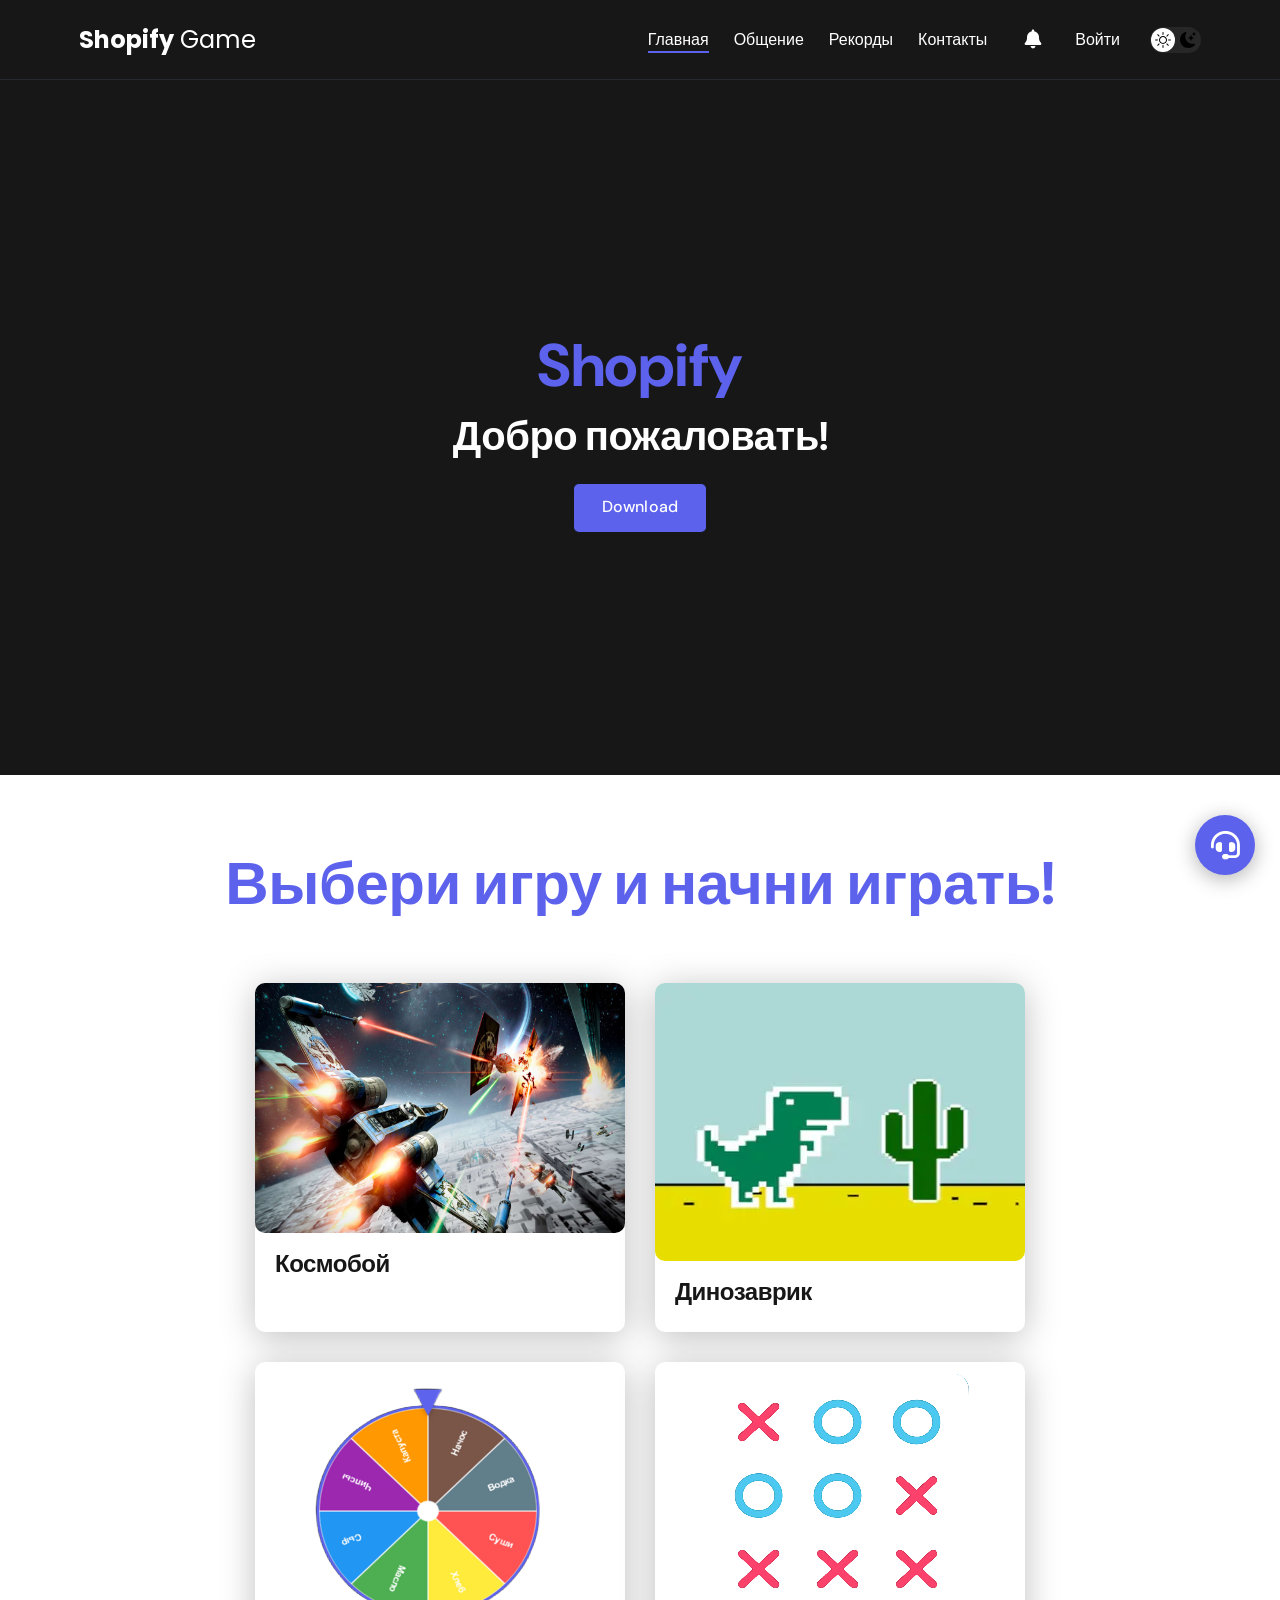
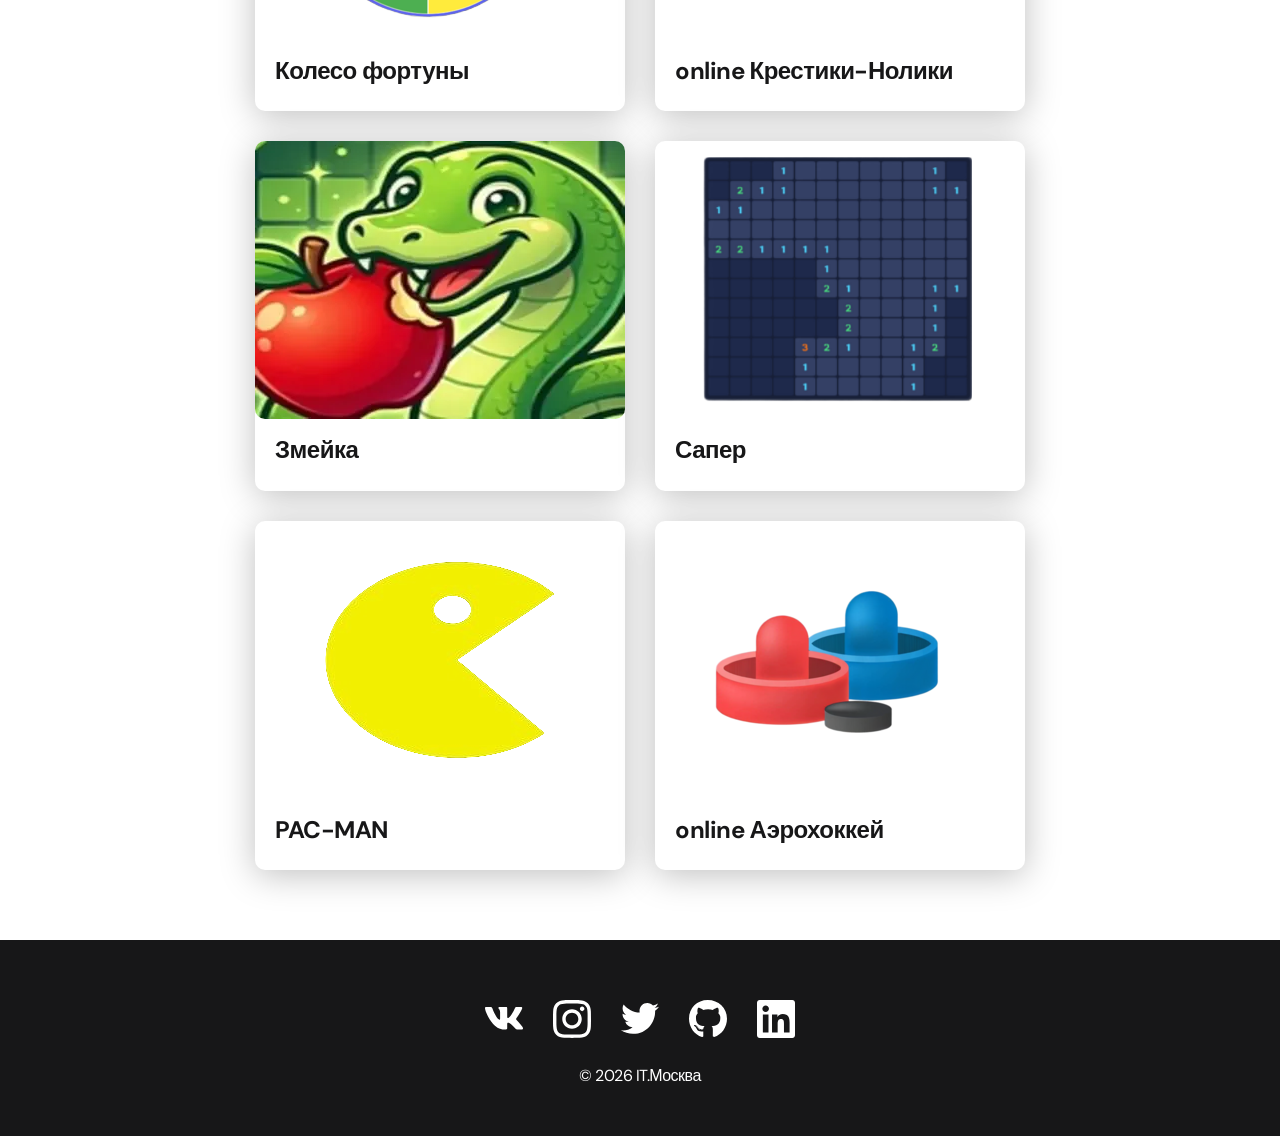
==== index.html @ d3e5a94b "Первый коммит: весь игровой сайт" ====
<!DOCTYPE html>
<html lang="en">
<head>
    <meta charset="UTF-8">
    <meta http-equiv="X-UA-Compatible" content="IE=edge">
    <meta name="viewport" content="width=device-width, initial-scale=1.0">
    <title>Shopify Game</title>
    <link rel="stylesheet" href="main.css">
    <link rel="stylesheet" href="https://cdnjs.cloudflare.com/ajax/libs/font-awesome/6.4.0/css/all.min.css">
    <style>
        .profile-container {
            max-width: 1200px;
            width: 95%;
            margin: 30px auto;
            padding: 20px;
        }
        .profile-card {
            background: var(--project-card-bg);
            border-radius: 30px;
            overflow: hidden;
            box-shadow: var(--box-shadow);
            margin-bottom: 30px;
        }
        .banner-area {
            position: relative;
            height: 220px;
            background: linear-gradient(135deg, #1e2a3a 0%, #0f1724 100%);
            overflow: hidden;
        }
        .banner-image {
            width: 100%;
            height: 100%;
            object-fit: cover;
        }
        .banner-edit-btn {
            position: absolute;
            bottom: 15px;
            right: 20px;
            background: rgba(0,0,0,0.6);
            backdrop-filter: blur(10px);
            color: white;
            border: none;
            padding: 8px 20px;
            border-radius: 30px;
            cursor: pointer;
            font-size: 0.85rem;
            z-index: 10;
            transition: background 0.2s;
        }
        .banner-edit-btn:hover {
            background: var(--accent);
        }
        .profile-info {
            display: flex;
            align-items: center;
            padding: 0 35px 25px 35px;
            position: relative;
            margin-top: -60px;
            gap: 30px;
            flex-wrap: wrap;
        }
        .avatar-large {
            width: 130px;
            height: 130px;
            border-radius: 50%;
            border: 4px solid var(--accent);
            background: var(--page-bg);
            object-fit: cover;
        }
        .avatar-edit-icon {
            position: absolute;
            bottom: 5px;
            left: 105px;
            background: var(--accent);
            color: white;
            width: 34px;
            height: 34px;
            border-radius: 50%;
            display: flex;
            align-items: center;
            justify-content: center;
            cursor: pointer;
            font-size: 0.85rem;
            border: none;
            transition: transform 0.2s;
        }
        .avatar-edit-icon:hover {
            transform: scale(1.1);
        }
        .user-info-details {
            flex: 1;
        }
        .user-name {
            font-size: 2.2rem;
            font-weight: 700;
            color: var(--text-color);
            margin-bottom: 8px;
        }
        .user-reg-date {
            color: var(--text-secondary);
            font-size: 0.95rem;
        }
        .stats-row {
            display: grid;
            grid-template-columns: repeat(2, 1fr);
            gap: 25px;
            margin-bottom: 35px;
        }
        .stat-box {
            background: rgba(30, 40, 70, 0.5);
            backdrop-filter: blur(10px);
            border-radius: 20px;
            padding: 25px;
            text-align: center;
            border: 1px solid rgba(255,255,255,0.1);
        }
        .stat-number {
            font-size: 2.5rem;
            font-weight: bold;
            color: var(--accent);
        }
        .stat-label {
            font-size: 0.9rem;
            color: var(--text-secondary);
            margin-top: 5px;
        }
        .stat-label-small {
            font-size: 0.8rem;
            color: var(--text-secondary);
            margin-bottom: 10px;
        }
        .favorite-game {
            font-size: 1.5rem;
            color: #ffd966;
        }
        .games-section {
            background: var(--project-card-bg);
            border-radius: 25px;
            padding: 30px;
            box-shadow: var(--box-shadow);
        }
        .section-header {
            font-size: 1.6rem;
            font-weight: 700;
            color: var(--text-color);
            margin-bottom: 25px;
            padding-bottom: 12px;
            border-bottom: 2px solid var(--accent);
        }
        .games-list {
            display: flex;
            flex-direction: column;
            gap: 15px;
        }
        .game-row {
            display: flex;
            align-items: center;
            gap: 20px;
            padding: 15px 20px;
            background: rgba(30, 40, 70, 0.3);
            border-radius: 18px;
            transition: all 0.2s;
        }
        .game-row:hover {
            background: rgba(30, 40, 70, 0.5);
        }
        .game-icon {
            width: 65px;
            height: 65px;
            border-radius: 12px;
            background: var(--accent);
            display: flex;
            align-items: center;
            justify-content: center;
            overflow: hidden;
        }
        .game-icon img {
            width: 100%;
            height: 100%;
            object-fit: cover;
        }
        .game-info-block {
            flex: 1;
        }
        .game-title {
            font-size: 1.25rem;
            font-weight: 600;
            color: var(--text-color);
        }
        .game-stats-row {
            display: flex;
            gap: 20px;
            font-size: 0.85rem;
            color: var(--text-secondary);
            margin-top: 5px;
            flex-wrap: wrap;
        }
        .game-stats-row span {
            background: rgba(0,0,0,0.3);
            padding: 4px 12px;
            border-radius: 20px;
        }
        .progress-bar-bg {
            height: 5px;
            background: rgba(255,255,255,0.1);
            border-radius: 4px;
            margin-top: 10px;
            width: 100%;
        }
        .progress-fill {
            height: 100%;
            background: var(--accent);
            border-radius: 4px;
            width: 0%;
        }
        .play-game-btn {
            background: var(--accent);
            color: white;
            border: none;
            padding: 8px 25px;
            border-radius: 30px;
            cursor: pointer;
            font-size: 0.85rem;
            transition: transform 0.2s;
        }
        .play-game-btn:hover {
            transform: translateY(-2px);
        }
        @media (max-width: 700px) {
            .profile-info {
                flex-direction: column;
                text-align: center;
                justify-content: center;
            }
            .stats-row {
                grid-template-columns: 1fr;
            }
            .game-row {
                flex-wrap: wrap;
            }
            .user-info-details {
                text-align: center;
            }
            .avatar-edit-icon {
                left: 50%;
                transform: translateX(-50%);
                margin-left: 50px;
            }
        }
        .success-message {
            text-align: center;
            color: #2ecc71;
            font-size: 0.9rem;
            margin-top: 15px;
            font-weight: 500;
            display: none;
        }
        .success-message.show {
            display: block;
        }
        .error-message {
            text-align: center;
            color: #e74c3c;
            font-size: 0.9rem;
            margin-top: 15px;
            font-weight: 500;
            display: none;
        }
        .error-message.show {
            display: block;
        }
        .settings-item {
            display: flex;
            flex-direction: column;
            justify-content: space-between;
        }
        .avatar-edit-icon i, .banner-edit-btn i {
            pointer-events: none;
        }
        .support-chat {
            position: fixed;
            bottom: 25px;
            right: 25px;
            z-index: 9999;
        }
        .chat-toggle {
            width: 60px;
            height: 60px;
            border-radius: 50%;
            background: var(--accent, #5C62EC);
            border: none;
            color: white;
            font-size: 1.8rem;
            cursor: pointer;
            box-shadow: 0 4px 20px rgba(0,0,0,0.3);
            transition: all 0.3s ease;
            display: flex;
            align-items: center;
            justify-content: center;
        }
        .chat-toggle:hover {
            transform: scale(1.1);
            box-shadow: 0 6px 25px rgba(0,0,0,0.4);
        }
        .chat-window {
            position: absolute;
            bottom: 75px;
            right: 0;
            width: 380px;
            height: 550px;
            background: var(--project-card-bg, #1e1e2e);
            border-radius: 20px;
            box-shadow: 0 10px 40px rgba(0,0,0,0.3);
            display: none;
            flex-direction: column;
            overflow: hidden;
            border: 1px solid var(--accent, #5C62EC);
            animation: slideUp 0.3s ease;
        }
        .chat-window.open {
            display: flex;
        }
        @keyframes slideUp {
            from { opacity: 0; transform: translateY(20px); }
            to { opacity: 1; transform: translateY(0); }
        }
        .chat-header {
            padding: 15px 18px;
            background: var(--accent, #5C62EC);
            color: white;
            display: flex;
            justify-content: space-between;
            align-items: center;
        }
        .chat-header h4 {
            margin: 0;
            font-size: 1rem;
            display: flex;
            align-items: center;
            gap: 8px;
        }
        .close-chat {
            background: none;
            border: none;
            color: white;
            cursor: pointer;
            font-size: 1.2rem;
        }
        .chat-categories {
            display: flex;
            gap: 8px;
            padding: 12px;
            border-bottom: 1px solid rgba(255,255,255,0.1);
            flex-wrap: wrap;
        }
        .chat-category {
            padding: 5px 12px;
            background: rgba(92, 98, 236, 0.2);
            border-radius: 20px;
            cursor: pointer;
            font-size: 0.75rem;
            transition: all 0.2s;
        }
        .chat-category.active {
            background: var(--accent, #5C62EC);
            color: white;
        }
        .ticket-header {
            padding: 8px 15px;
            background: rgba(92, 98, 236, 0.15);
            font-size: 0.75rem;
            display: flex;
            justify-content: space-between;
            border-bottom: 1px solid rgba(255,255,255,0.1);
        }
        .ticket-number {
            font-weight: bold;
            color: var(--accent);
        }
        .ticket-status {
            font-size: 0.7rem;
            padding: 2px 8px;
            border-radius: 12px;
        }
        .ticket-status.active {
            background: #2ecc71;
            color: white;
        }
        .ticket-status.closed {
            background: #e74c3c;
            color: white;
        }
        .chat-messages {
            flex: 1;
            overflow-y: auto;
            padding: 15px;
            display: flex;
            flex-direction: column;
            gap: 10px;
        }
        .message {
            max-width: 85%;
            padding: 8px 12px;
            border-radius: 15px;
            font-size: 0.85rem;
        }
        .message.user {
            align-self: flex-end;
            background: var(--accent, #5C62EC);
            color: white;
            border-bottom-right-radius: 5px;
        }
        .message.support {
            align-self: flex-start;
            background: rgba(92, 98, 236, 0.2);
            border-bottom-left-radius: 5px;
            color: var(--text-color);
        }
        .message-time {
            font-size: 0.6rem;
            margin-top: 3px;
            opacity: 0.7;
        }
        .chat-input-area {
            padding: 12px;
            border-top: 1px solid rgba(255,255,255,0.1);
            display: flex;
            gap: 10px;
        }
        .chat-input {
            flex: 1;
            padding: 8px 12px;
            border: none;
            border-radius: 25px;
            background: rgba(255,255,255,0.1);
            color: var(--text-color);
        }
        .chat-input:disabled {
            opacity: 0.5;
            cursor: not-allowed;
        }
        .chat-send {
            padding: 8px 15px;
            background: var(--accent, #5C62EC);
            border: none;
            border-radius: 25px;
            color: white;
            cursor: pointer;
        }
        .chat-send:disabled {
            opacity: 0.5;
            cursor: not-allowed;
        }
        .close-ticket-btn {
            background: rgba(231, 76, 60, 0.8);
            border: none;
            color: white;
            padding: 8px 12px;
            border-radius: 20px;
            cursor: pointer;
            font-size: 0.7rem;
            margin: 8px 12px;
        }
        .close-ticket-btn:hover {
            background: #e74c3c;
        }
        .unread-badge {
            position: absolute;
            top: -5px;
            right: -5px;
            background: #e74c3c;
            color: white;
            font-size: 0.7rem;
            padding: 2px 6px;
            border-radius: 20px;
            min-width: 18px;
            text-align: center;
        }
        
        .notifications-panel {
            position: relative;
            display: inline-block;
            margin-left: 5px;
        }
        .notifications-btn {
            background: none;
            border: none;
            color: white;
            font-size: 1.2rem;
            cursor: pointer;
            padding: 5px 8px;
            border-radius: 30px;
            transition: all 0.2s;
        }
        .notifications-btn:hover {
            background: rgba(92, 98, 236, 0.2);
        }
        .notifications-badge {
            position: absolute;
            top: -3px;
            right: -2px;
            background: #e74c3c;
            color: white;
            font-size: 0.65rem;
            padding: 2px 5px;
            border-radius: 20px;
            min-width: 16px;
            text-align: center;
        }
        .notifications-dropdown {
            position: absolute;
            top: 40px;
            right: 0;
            width: 320px;
            max-height: 400px;
            background: var(--project-card-bg);
            border-radius: 12px;
            box-shadow: 0 5px 20px rgba(0,0,0,0.3);
            z-index: 1000;
            display: none;
            overflow: hidden;
            border: 1px solid var(--accent);
        }
        .notifications-dropdown.show {
            display: block;
        }
        .notifications-header {
            padding: 10px 12px;
            border-bottom: 1px solid rgba(255,255,255,0.1);
            display: flex;
            justify-content: space-between;
            align-items: center;
        }
        .notifications-header h4 {
            margin: 0;
            color: var(--accent);
            font-size: 0.85rem;
        }
        .clear-all-btn {
            background: none;
            border: none;
            color: #e74c3c;
            cursor: pointer;
            font-size: 0.7rem;
            padding: 3px 8px;
            border-radius: 12px;
        }
        .clear-all-btn:hover {
            background: rgba(231, 76, 60, 0.2);
        }
        .notifications-list {
            max-height: 340px;
            overflow-y: auto;
        }
        .notification-item {
            padding: 10px 12px;
            border-bottom: 1px solid rgba(255,255,255,0.05);
            cursor: pointer;
        }
        .notification-item:hover {
            background: rgba(92, 98, 236, 0.1);
        }
        .notification-item.unread {
            background: rgba(92, 98, 236, 0.15);
        }
        .notification-title {
            font-weight: 600;
            font-size: 0.8rem;
            margin-bottom: 3px;
            color: var(--text-color);
        }
        .notification-text {
            font-size: 0.7rem;
            color: var(--text-secondary);
        }
        .notification-time {
            font-size: 0.6rem;
            color: var(--text-secondary);
            margin-top: 3px;
        }
        .empty-notifications {
            text-align: center;
            padding: 20px;
            color: var(--text-secondary);
            font-size: 0.75rem;
        }

        .social-container {
            max-width: 1200px;
            width: 95%;
            margin: 30px auto;
            padding: 20px;
            display: none;
        }
        .social-card {
            background: var(--project-card-bg);
            border-radius: 30px;
            overflow: hidden;
            box-shadow: var(--box-shadow);
            display: flex;
            height: 600px;
        }
        .chats-sidebar {
            width: 280px;
            background: rgba(0,0,0,0.2);
            border-right: 1px solid rgba(255,255,255,0.1);
            display: flex;
            flex-direction: column;
        }
        .chats-header {
            padding: 20px;
            border-bottom: 1px solid rgba(255,255,255,0.1);
        }
        .chats-header h3 {
            color: white;
            font-size: 1.2rem;
        }
        .chats-list {
            flex: 1;
            overflow-y: auto;
        }
        .chat-item {
            padding: 15px 20px;
            border-bottom: 1px solid rgba(255,255,255,0.05);
            cursor: pointer;
            transition: background 0.2s;
        }
        .chat-item:hover {
            background: rgba(92, 98, 236, 0.1);
        }
        .chat-item.active {
            background: rgba(92, 98, 236, 0.2);
            border-left: 3px solid var(--accent);
        }
        .chat-item-name {
            font-weight: 600;
            color: var(--text-color);
            margin-bottom: 5px;
        }
        .chat-item-last {
            font-size: 0.7rem;
            color: var(--text-secondary);
            white-space: nowrap;
            overflow: hidden;
            text-overflow: ellipsis;
        }
        .main-chat-area {
            flex: 1;
            display: flex;
            flex-direction: column;
            background: rgba(0,0,0,0.1);
        }
        .chat-area-header {
            padding: 15px 20px;
            border-bottom: 1px solid rgba(255,255,255,0.1);
            display: flex;
            justify-content: space-between;
            align-items: center;
        }
        .chat-area-header h3 {
            color: white;
            font-size: 1rem;
            margin: 0;
        }
        .close-chat-btn {
            background: rgba(231,76,60,0.2);
            border: none;
            color: #e74c3c;
            cursor: pointer;
            padding: 6px 12px;
            border-radius: 20px;
            font-size: 0.75rem;
            display: flex;
            align-items: center;
            gap: 5px;
        }
        .close-chat-btn:hover {
            background: #e74c3c;
            color: white;
        }
        .chat-area-messages {
            flex: 1;
            overflow-y: auto;
            padding: 20px;
            display: flex;
            flex-direction: column;
            gap: 16px;
        }

        /* ПРАВИЛЬНЫЕ СООБЩЕНИЯ */
        .chat-message {
            display: flex;
            gap: 12px;
            align-items: flex-start;
        }
        .chat-message.sent {
            flex-direction: row-reverse;
        }
        .message-avatar {
            width: 36px;
            height: 36px;
            border-radius: 50%;
            object-fit: cover;
            flex-shrink: 0;
            margin-top: 20px;
        }
        .message-wrapper {
            max-width: 65%;
            display: flex;
            flex-direction: column;
        }
        .message-sender {
            font-size: 0.7rem;
            font-weight: 600;
            margin-bottom: 4px;
            color: #9ca3af;
        }
        .chat-message.sent .message-sender {
            text-align: right;
        }
        .message-bubble {
            background: rgba(255,255,255,0.08);
            border-radius: 18px;
            padding: 8px 14px;
            word-wrap: break-word;
        }
        .chat-message.sent .message-bubble {
            background: var(--accent);
            color: white;
        }
        .chat-message.received .message-bubble {
            background: rgba(92, 98, 236, 0.2);
            color: var(--text-color);
        }
        .message-text {
            font-size: 0.85rem;
            line-height: 1.4;
        }
        .message-time {
            font-size: 0.55rem;
            margin-top: 5px;
            opacity: 0.6;
            text-align: right;
        }
        .chat-message-system {
            align-self: center;
            background: rgba(255,255,255,0.05);
            padding: 6px 16px;
            border-radius: 20px;
            font-size: 0.7rem;
            color: var(--text-secondary);
        }

        .chat-area-input {
            padding: 15px;
            border-top: 1px solid rgba(255,255,255,0.1);
            display: flex;
            gap: 10px;
        }
        .chat-area-input input {
            flex: 1;
            padding: 10px 15px;
            border-radius: 30px;
            border: 1px solid var(--accent);
            background: rgba(255,255,255,0.1);
            color: white;
        }
        .chat-area-input button {
            background: var(--accent);
            border: none;
            padding: 10px 20px;
            border-radius: 30px;
            color: white;
            cursor: pointer;
        }
        .friends-panel {
            flex: 1;
            display: flex;
            flex-direction: column;
        }
        .friends-header {
            padding: 20px;
            border-bottom: 1px solid rgba(255,255,255,0.1);
            display: flex;
            gap: 10px;
        }
        .friends-header input {
            flex: 1;
            padding: 10px 15px;
            border-radius: 30px;
            border: 1px solid var(--accent);
            background: rgba(255,255,255,0.1);
            color: white;
        }
        .friends-header button {
            background: var(--accent);
            border: none;
            padding: 10px 20px;
            border-radius: 30px;
            color: white;
            cursor: pointer;
        }
        .friends-list-area {
            flex: 1;
            overflow-y: auto;
            padding: 20px;
        }
        .empty-friends-center {
            display: flex;
            flex-direction: column;
            align-items: center;
            justify-content: center;
            height: 100%;
            min-height: 300px;
            text-align: center;
            color: var(--text-secondary);
        }
        .empty-friends-center i {
            font-size: 3rem;
            margin-bottom: 15px;
            opacity: 0.5;
        }
        .friends-grid {
            display: grid;
            grid-template-columns: repeat(auto-fill, minmax(100px, 1fr));
            gap: 15px;
        }
        .friend-card {
            background: rgba(255,255,255,0.05);
            border-radius: 15px;
            padding: 15px;
            text-align: center;
            cursor: pointer;
            transition: all 0.2s;
        }
        .friend-card:hover {
            background: rgba(92, 98, 236, 0.2);
            transform: translateY(-3px);
        }
        .friend-card-avatar {
            width: 60px;
            height: 60px;
            border-radius: 50%;
            background: var(--accent);
            display: flex;
            align-items: center;
            justify-content: center;
            margin: 0 auto 10px;
            font-size: 2rem;
        }
        .friend-card-name {
            font-size: 0.85rem;
            font-weight: 600;
            color: var(--text-color);
        }
        .search-results {
            margin: 10px 20px;
            max-height: 200px;
            overflow-y: auto;
            background: rgba(0,0,0,0.2);
            border-radius: 12px;
            display: none;
        }
        .search-result-item {
            display: flex;
            justify-content: space-between;
            align-items: center;
            padding: 10px 15px;
            border-bottom: 1px solid rgba(255,255,255,0.05);
        }
        .search-result-name {
            font-size: 0.85rem;
            color: var(--text-color);
        }
        .search-result-add {
            background: var(--accent);
            border: none;
            padding: 5px 12px;
            border-radius: 20px;
            color: white;
            cursor: pointer;
            font-size: 0.7rem;
        }
    </style>
</head>
<body>
    <nav class="nav">
        <div class="container">
            <div class="nav-row">
                <a href="index.html" class="logo"><strong>Shopify</strong> Game</a>
                <button class="dark-mode-btn">
                    <img src="img/icons/sun.svg" alt="Light mode" class="dark-mode-btn__icon">
                    <img src="img/icons/moon.svg" alt="Dark mode" class="dark-mode-btn__icon">
                </button>
                <ul class="nav-list" style="gap: 25px;">
                    <li class="nav-list__item"><a href="index.html" class="nav-list__link nav-list__link--active" id="mainPageLink">Главная</a></li>
                    <li class="nav-list__item"><a href="#" class="nav-list__link" id="socialPageLink">Общение</a></li>
                    <li class="nav-list__item"><a href="leaderboards.html" class="nav-list__link">Рекорды</a></li>
                    <li class="nav-list__item"><a href="contacts.html" class="nav-list__link">Контакты</a></li>
                    <li class="nav-list__item admin-only" id="adminLinkItem" style="display: none;"><a href="admin.html" class="nav-list__link">⚙️ Админка</a></li>
                    <li class="nav-list__item"><div id="user-info"></div></li>
                </ul>
            </div>
        </div>
    </nav>
    
    <script>
        (function addNotificationsPanel() {
            const navList = document.querySelector('.nav-list');
            if (!navList) return;
            
            const userInfoLi = document.querySelector('#user-info')?.parentElement;
            if (!userInfoLi) return;
            
            const notificationsLi = document.createElement('li');
            notificationsLi.className = 'nav-list__item';
            notificationsLi.style.margin = '0';
            notificationsLi.style.padding = '0';
            notificationsLi.innerHTML = `
                <div class="notifications-panel">
                    <button class="notifications-btn" id="notificationsBtn">
                        <i class="fas fa-bell"></i>
                        <span class="notifications-badge" id="notificationsBadge" style="display: none;">0</span>
                    </button>
                    <div class="notifications-dropdown" id="notificationsDropdown">
                        <div class="notifications-header">
                            <h4><i class="fas fa-bell"></i> Уведомления</h4>
                            <button class="clear-all-btn" id="clearAllNotificationsBtn">🗑️ Очистить все</button>
                        </div>
                        <div class="notifications-list" id="notificationsList">
                            <div class="empty-notifications">Нет уведомлений</div>
                        </div>
                    </div>
                </div>
            `;
            
            userInfoLi.before(notificationsLi);
        })();
    </script>
    
    <div class="profile-container" id="profileContainer" style="display: none;">
        <div class="profile-card">
            <div class="banner-area">
                <img id="profileBanner" class="banner-image" src="" onerror="this.style.display='none'">
                <button type="button" class="banner-edit-btn" id="openBannerBtn"><i class="fas fa-camera"></i> Сменить баннер</button>
            </div>
            <div class="profile-info">
                <div style="position: relative;">
                    <img id="profileAvatar" class="avatar-large" src="https://cdn-icons-png.flaticon.com/512/149/149071.png">
                    <button type="button" class="avatar-edit-icon" id="changeAvatarBtn"><i class="fas fa-paint-brush"></i></button>
                    <input type="file" id="avatarFileInput" accept="image/*" style="display:none">
                    <input type="file" id="bannerFileInput" accept="image/*" style="display:none">
                </div>
                <div class="user-info-details">
                    <div class="user-name" id="profileUserName">Rick</div>
                    <div class="user-reg-date" id="profileRegDate">Дата регистрации: загрузка...</div>
                </div>
            </div>
        </div>
        <div class="stats-row">
            <div class="stat-box">
                <div class="stat-label-small">Ваша любимая игра</div>
                <div class="stat-number favorite-game" id="favoriteGameName">--</div>
            </div>
            <div class="stat-box">
                <div class="stat-number" id="totalHoursCount">0</div>
                <div class="stat-label">Общее время в играх в часах</div>
            </div>
        </div>
        <div class="games-section">
            <div class="section-header"><i class="fas fa-chart-simple"></i> Ваша активность</div>
            <div class="games-list" id="gamesListContainer"></div>
        </div>
    </div>

    <div class="social-container" id="socialContainer">
        <div class="social-card">
            <div class="chats-sidebar">
                <div class="chats-header">
                    <h3><i class="fas fa-comments"></i> Чаты</h3>
                </div>
                <div class="chats-list" id="chatsList"></div>
            </div>
            <div class="main-chat-area" id="mainChatArea" style="display: none;">
                <div class="chat-area-header">
                    <h3 id="currentChatTitle"><i class="fas fa-globe"></i> Глобальный чат</h3>
                    <button class="close-chat-btn" id="closeChatAreaBtn"><i class="fas fa-times"></i> Закрыть</button>
                </div>
                <div class="chat-area-messages" id="chatAreaMessages">
                    <div class="chat-message-system">Выберите чат из списка слева</div>
                </div>
                <div class="chat-area-input">
                    <input type="text" id="chatAreaInput" placeholder="Сообщение...">
                    <button id="chatAreaSendBtn">Отправить</button>
                </div>
            </div>
            <div class="friends-panel" id="friendsPanel">
                <div class="friends-header">
                    <input type="text" id="searchFriendInput" placeholder="Поиск по имени...">
                    <button id="searchBtn"><i class="fas fa-search"></i> Поиск</button>
                </div>
                <div class="search-results" id="searchResults"></div>
                <div class="friends-list-area" id="friendsListArea">
                    <div class="empty-friends-center">
                        <i class="fas fa-user-friends"></i>
                        <p>👥 У вас пока нет друзей</p>
                        <small>Добавьте друга через поиск выше</small>
                    </div>
                </div>
            </div>
        </div>
    </div>

    <div class="settings-modal" id="settings-modal">
        <div class="settings-box">
            <h2>Настройки аккаунта</h2>
            <div class="settings-list">
                <div class="settings-item"><p class="settings-label">Ваше имя</p><h3 class="settings-value" id="settings-name">Rick</h3><input type="text" id="new-name" class="settings-input" placeholder="Сменить ник"></div>
                <div class="settings-item"><p class="settings-label">Ваша почта</p><h3 class="settings-value" id="settings-email">example@gmail.com</h3><input type="email" id="new-email" class="settings-input" placeholder="Сменить почту"></div>
                <div class="settings-item password-block"><p class="settings-label">Новый пароль</p><input type="password" id="new-password" class="settings-input" placeholder="Введите новый пароль"></div>
                <div class="settings-item twofa-item"><p class="settings-label">Двухфакторная аутентификация</p><div id="twofaStatus" class="settings-value">Загрузка...</div><button id="twofaSetupBtn" class="settings-input" style="background: var(--accent); color: white; margin-top: 10px; cursor: pointer;">Настроить 2FA</button></div>
                <div class="settings-item delete-account-item"><p class="settings-label">Удаление аккаунта</p><button id="deleteAccountBtn" class="settings-input" style="background: #e74c3c; color: white; margin-top: 10px; cursor: pointer;">Удалить аккаунт</button></div>
            </div>
            <button class="btn settings-save" id="saveSettingsBtn">Сохранить изменения</button><div id="successMessage" class="success-message">✅ Успешно!</div></div>
        </div>
    <div id="confirmDeleteModal" class="settings-modal" style="display: none;">
        <div class="settings-box" style="max-width: 400px;">
            <h2 style="color: #ffffff;">⚠️ Удаление аккаунта</h2>
            <p style="margin: 20px 0; text-align: center;">Вы уверены, что хотите удалить свой аккаунт?<br>Все ваши данные будут удалены.</p>
            <div style="display: flex; gap: 15px; justify-content: center;">
                <button id="confirmDeleteYes" class="btn" style="background: #e74c3c; color: white;">Удалить</button>
                <button id="confirmDeleteNo" class="btn" style="background: gray; color: white;">Отмена</button>
            </div>
        </div>
    </div>
    <div id="banModal" class="settings-modal" style="display: none;">
        <div class="settings-box" style="max-width: 400px; text-align: center;">
            <i class="fas fa-ban" style="font-size: 48px; color: #e74c3c; margin-bottom: 20px;"></i>
            <h2 style="color: #e74c3c;">Аккаунт заблокирован</h2>
            <p style="margin: 20px 0;">Ваш аккаунт был заблокирован администратором</p>
            <button id="banLogoutBtn" class="btn" style="background: var(--accent);">Выйти</button>
        </div>
    </div>
    <div id="twofaModal" class="settings-modal" style="display: none;">
        <div class="settings-box" style="max-width: 450px;">
            <h2>🔐 Настройка 2FA</h2>
            <div id="twofaContent">
                <p>Отсканируйте QR-код в приложении (Google Authenticator, Authy и др.)</p>
                <div id="qrCodeContainer" style="text-align: center; margin: 20px 0;"></div>
                <p>Или введите код вручную:</p>
                <input type="text" id="twofaSecret" class="settings-input" readonly style="text-align: center; font-family: monospace;">
                <p style="margin-top: 15px;">Введите код из приложения:</p>
                <input type="text" id="twofaToken" class="settings-input" placeholder="6-значный код">
                <div id="twofaVerifyMessage" class="success-message" style="margin-top: 10px;"></div>
                <button id="twofaVerifyBtn" class="btn settings-save" style="margin-top: 15px;">Подтвердить и включить</button>
            </div>
            <div id="twofaDisableContent" style="display: none;">
                <p>Введите код из приложения для отключения 2FA:</p>
                <input type="text" id="twofaDisableToken" class="settings-input" placeholder="6-значный код">
                <div id="twofaDisableMessage" class="success-message" style="margin-top: 10px;"></div>
                <button id="twofaDisableBtn" class="btn settings-save" style="margin-top: 15px; background: #e74c3c;">Отключить 2FA</button>
            </div>
            <button class="btn" style="margin-top: 15px; background: gray;" onclick="closeTwofaModal()">Закрыть</button>
        </div>
    </div>
    <header class="header">
        <div class="header__wrapper">
            <h1 class="header__title"><strong><em>Shopify</em></strong><br>Добро пожаловать!</h1>
            <a href="img/SteamSetup.exe" download class="btn">Download</a>
        </div>
    </header>
    <main class="section">
        <div class="container">
            <h2 class="title-1">Выбери игру и начни играть!</h2>
            <ul class="projects">
                <li class="project"><a href="space-battle.html"><img src="img/projects/space-battle.png" alt="Project img" class="project__img"><h3 class="project__title">Космобой</h3></a></li>
                <li class="project"><a href="dino.html"><img src="img/projects/dino.png" alt="Динозаврик" class="project__img"><h3 class="project__title">Динозаврик</h3></a></li>
                <li class="project"><a href="ruletka.html"><img src="img/projects/01.jpg" alt="Колесо фортуны" class="project__img"><h3 class="project__title">Колесо фортуны</h3></a></li>
                <li class="project"><a href="krestikinoliki.html"><img src="img/projects/02.jpg" alt="Крестики-Нолики" class="project__img"><h3 class="project__title">online Крестики-Нолики</h3></a></li>
                <li class="project"><a href="snake.html"><img src="img/projects/snake.png" alt="Змейка" class="project__img"><h3 class="project__title">Змейка</h3></a></li>
                <li class="project"><a href="saper.html"><img src="img/projects/05.jpg" alt="Сапер" class="project__img"><h3 class="project__title">Сапер</h3></a></li>
                <li class="project"><a href="pacman.html"><img src="img/projects/03.png" alt="Пакмэн" class="project__img"><h3 class="project__title">PAC-MAN</h3></a></li>
                <li class="project"><a href="airhockey.html"><img src="img/projects/04.png" alt="Аэро-хоккей" class="project__img"><h3 class="project__title">online Аэрохоккей</h3></a></li>
            </ul>
        </div>
    </main>
    <footer class="footer">
        <div class="container">
            <div class="footer__wrapper">
                <ul class="social">
                    <li class="social__item"><a href="#!"><img src="img/icons/vk.svg" alt="Link"></a></li>
                    <li class="social__item"><a href="#!"><img src="img/icons/instagram.svg" alt="Link"></a></li>
                    <li class="social__item"><a href="#!"><img src="img/icons/twitter.svg" alt="Link"></a></li>
                    <li class="social__item"><a href="#!"><img src="img/icons/gitHub.svg" alt="Link"></a></li>
                    <li class="social__item"><a href="#!"><img src="img/icons/linkedIn.svg" alt="Link"></a></li>
                </ul>
                <div class="copyright"><p>© 2026 IT.Москва</p></div>
            </div>
        </div>
    </footer>

    <div class="support-chat">
        <button class="chat-toggle" id="chatToggle">
            <i class="fas fa-headset"></i>
            <span class="unread-badge" id="unreadBadge" style="display: none;">0</span>
        </button>
        <div class="chat-window" id="chatWindow">
            <div class="chat-header">
                <h4><i class="fas fa-headset"></i> Поддержка Shopify Game</h4>
                <button class="close-chat" id="closeChatBtn"><i class="fas fa-times"></i></button>
            </div>
            <div class="chat-categories" id="chatCategories">
                <div class="chat-category active" data-category="general">💬 Общий вопрос</div>
                <div class="chat-category" data-category="technical">🔧 Техническая проблема</div>
                <div class="chat-category" data-category="account">👤 Аккаунт</div>
                <div class="chat-category" data-category="payment">💰 Оплата</div>
                <div class="chat-category" data-category="other">❓ Другое</div>
            </div>
            <div class="ticket-header">
                <span class="ticket-number" id="ticketNumber">Тикет #1</span>
                <span class="ticket-status active" id="ticketStatus">🟢 Активен</span>
            </div>
            <div class="chat-messages" id="chatMessages">
                <div class="message support">
                    👋 Здравствуйте! Чем я могу вам помочь?
                    <div class="message-time">Только что</div>
                </div>
            </div>
            <div class="chat-input-area">
                <input type="text" class="chat-input" id="chatInput" placeholder="Введите сообщение..." maxlength="500">
                <button class="chat-send" id="chatSendBtn"><i class="fas fa-paper-plane"></i></button>
            </div>
            <button class="close-ticket-btn" id="closeTicketBtn">🔒 Закрыть обращение</button>
        </div>
    </div>

<script src="./js/main-obf.js"></script>
<script>
    let currentUser = null;
    let profileUser = null;
    let isProfileVisible = false;
    let twofaSecret = null;
    let friends = [];
    let chats = {
        'general': []
    };
    let currentOpenChat = null;
    let allUsers = ['Rick', 'Алексей', 'Мария', 'Дмитрий', 'Анна', 'Иван', 'Екатерина', 'Сергей', 'Ольга', 'Максим', 'Владимир', 'Наталья'];

    let notifications = [];
    
    function addNotification(title, text, type = 'info') {
        const notification = {
            id: Date.now(),
            title: title,
            text: text,
            type: type,
            time: new Date().toLocaleTimeString([], { hour: '2-digit', minute: '2-digit' }),
            date: new Date().toLocaleDateString(),
            read: false,
            timestamp: Date.now()
        };
        notifications.unshift(notification);
        if (notifications.length > 50) notifications.pop();
        localStorage.setItem('userNotifications', JSON.stringify(notifications));
        updateNotificationsUI();
        if (Notification.permission === 'granted') {
            new Notification(title, { body: text });
        }
    }
    
    function updateNotificationsUI() {
        const badge = document.getElementById('notificationsBadge');
        const list = document.getElementById('notificationsList');
        if (!list) return;
        
        const unreadCount = notifications.filter(n => !n.read).length;
        if (badge) {
            if (unreadCount > 0) {
                badge.textContent = unreadCount;
                badge.style.display = 'inline-block';
            } else {
                badge.style.display = 'none';
            }
        }
        
        if (notifications.length === 0) {
            list.innerHTML = '<div class="empty-notifications">🔔 Нет уведомлений</div>';
            return;
        }
        
        list.innerHTML = notifications.map(n => `
            <div class="notification-item ${!n.read ? 'unread' : ''}" data-id="${n.id}" onclick="markNotificationRead(${n.id})">
                <div class="notification-title">${escapeHtml(n.title)}</div>
                <div class="notification-text">${escapeHtml(n.text)}</div>
                <div class="notification-time">${n.date} ${n.time}</div>
            </div>
        `).join('');
    }
    
    function markNotificationRead(id) {
        const notif = notifications.find(n => n.id === id);
        if (notif) notif.read = true;
        localStorage.setItem('userNotifications', JSON.stringify(notifications));
        updateNotificationsUI();
    }
    
    function clearAllNotifications() {
        notifications = [];
        localStorage.setItem('userNotifications', JSON.stringify(notifications));
        updateNotificationsUI();
    }
    
    window.markNotificationRead = markNotificationRead;
    window.clearAllNotifications = clearAllNotifications;

    function loadFriendsAndChats() {
        const savedFriends = localStorage.getItem(`friends_${currentUser?.name}`);
        if (savedFriends) {
            friends = JSON.parse(savedFriends);
        } else {
            friends = [];
        }
        
        const savedChats = localStorage.getItem(`chats_${currentUser?.name}`);
        if (savedChats) {
            chats = JSON.parse(savedChats);
        } else {
            chats = {
                'general': [
                    { id: 1, from: 'Система', text: '👋 Добро пожаловать в общий чат! Общайтесь с другими игроками.', time: new Date().toLocaleTimeString(), date: new Date().toLocaleDateString() }
                ]
            };
        }
        
        updateFriendsList();
        updateChatsList();
    }

    function saveFriendsAndChats() {
        if (currentUser) {
            localStorage.setItem(`friends_${currentUser.name}`, JSON.stringify(friends));
            localStorage.setItem(`chats_${currentUser.name}`, JSON.stringify(chats));
        }
    }

    function addFriend(friendName) {
        if (!currentUser) return false;
        if (friendName === currentUser.name) {
            addNotification('❌', 'Нельзя добавить самого себя');
            return false;
        }
        if (friends.includes(friendName)) {
            addNotification('❌', `${friendName} уже в друзьях`);
            return false;
        }
        if (!allUsers.includes(friendName) && friendName !== 'Rick') {
            addNotification('❌', `Игрок ${friendName} не найден`);
            return false;
        }
        
        friends.push(friendName);
        if (!chats[friendName]) {
            chats[friendName] = [];
        }
        saveFriendsAndChats();
        updateFriendsList();
        updateChatsList();
        
        addNotification('👥 Новый друг', `${friendName} теперь в вашем списке друзей!`);
        return true;
    }

    function removeFriend(friendName) {
        friends = friends.filter(f => f !== friendName);
        saveFriendsAndChats();
        updateFriendsList();
        updateChatsList();
        if (currentOpenChat === friendName) {
            closeCurrentChat();
        }
        addNotification('👤 Друг удалён', `${friendName} удалён из друзей`);
    }

    function searchUsers() {
        const searchInput = document.getElementById('searchFriendInput');
        const query = searchInput.value.trim().toLowerCase();
        const resultsDiv = document.getElementById('searchResults');
        
        if (!query) {
            resultsDiv.style.display = 'none';
            resultsDiv.innerHTML = '';
            return;
        }
        
        const foundUsers = allUsers.filter(u => 
            u.toLowerCase().includes(query) && 
            u !== currentUser?.name && 
            !friends.includes(u)
        );
        
        if (foundUsers.length === 0) {
            resultsDiv.style.display = 'block';
            resultsDiv.innerHTML = '<div style="padding:10px;text-align:center;color:#6c86a3;">😕 Ничего не найдено</div>';
            return;
        }
        
        resultsDiv.style.display = 'block';
        resultsDiv.innerHTML = foundUsers.map(user => `
            <div class="search-result-item">
                <span class="search-result-name"><i class="fas fa-user"></i> ${escapeHtml(user)}</span>
                <button class="search-result-add" onclick="addFriend('${escapeHtml(user)}')">➕ Добавить</button>
            </div>
        `).join('');
    }

    function updateFriendsList() {
        const friendsListArea = document.getElementById('friendsListArea');
        if (!friendsListArea) return;
        
        if (friends.length === 0) {
            friendsListArea.innerHTML = `
                <div class="empty-friends-center">
                    <i class="fas fa-user-friends"></i>
                    <p>👥 У вас пока нет друзей</p>
                    <small>Добавьте друга через поиск выше</small>
                </div>
            `;
            return;
        }
        
        friendsListArea.innerHTML = `
            <div class="friends-grid">
                ${friends.map(friend => `
                    <div class="friend-card" onclick="openChat('${escapeHtml(friend)}')">
                        <div class="friend-card-avatar">
                            <i class="fas fa-user-circle"></i>
                        </div>
                        <div class="friend-card-name">${escapeHtml(friend)}</div>
                    </div>
                `).join('')}
            </div>
        `;
    }

    function updateChatsList() {
        const chatsList = document.getElementById('chatsList');
        if (!chatsList) return;
        
        let chatItems = [{ name: 'Глобальный чат', id: 'general' }, ...friends.map(f => ({ name: f, id: f }))];
        
        chatsList.innerHTML = chatItems.map(chat => {
            let lastMsg = '';
            const messages = chats[chat.id] || [];
            if (messages.length > 0) {
                lastMsg = messages[messages.length - 1].text.substring(0, 40);
            } else {
                lastMsg = 'Нет сообщений';
            }
            const isActive = currentOpenChat === chat.id;
            return `
                <div class="chat-item ${isActive ? 'active' : ''}" onclick="openChat('${escapeHtml(chat.id)}')">
                    <div class="chat-item-name"><i class="fas ${chat.id === 'general' ? 'fa-globe' : 'fa-user'}"></i> ${escapeHtml(chat.name)}</div>
                    <div class="chat-item-last">${escapeHtml(lastMsg)}</div>
                </div>
            `;
        }).join('');
    }

    function getUserAvatar(username) {
        if (username === currentUser?.name && currentUser?.avatar) {
            return currentUser.avatar;
        }
        const savedUser = localStorage.getItem(`user_avatar_${username}`);
        if (savedUser) return savedUser;
        return "https://cdn-icons-png.flaticon.com/512/149/149071.png";
    }

    function openChat(chatId) {
        if (!currentUser) {
            addNotification('Ошибка', 'Войдите в аккаунт');
            return;
        }
        
        currentOpenChat = chatId;
        updateChatsList();
        
        const mainChatArea = document.getElementById('mainChatArea');
        const friendsPanel = document.getElementById('friendsPanel');
        const currentChatTitle = document.getElementById('currentChatTitle');
        
        mainChatArea.style.display = 'flex';
        friendsPanel.style.display = 'none';
        
        let chatName = chatId === 'general' ? 'Глобальный чат' : chatId;
        currentChatTitle.innerHTML = `<i class="fas ${chatId === 'general' ? 'fa-globe' : 'fa-user'}"></i> ${escapeHtml(chatName)}`;
        
        if (!chats[chatId]) {
            chats[chatId] = [];
        }
        
        renderChatMessages(chatId);
        
        const input = document.getElementById('chatAreaInput');
        if (input) {
            input.focus();
        }
    }

    function renderChatMessages(chatId) {
        const container = document.getElementById('chatAreaMessages');
        if (!container) return;
        
        const messages = chats[chatId] || [];
        if (messages.length === 0) {
            container.innerHTML = '<div class="chat-message-system">💬 Напишите первое сообщение</div>';
            return;
        }
        
        container.innerHTML = messages.map(msg => {
            if (msg.from === 'Система') {
                return `<div class="chat-message-system">📢 ${escapeHtml(msg.text)} <span class="message-time">${msg.time} ${msg.date || ''}</span></div>`;
            }
            const isSent = msg.from === currentUser?.name;
            const avatarUrl = getUserAvatar(msg.from);
            return `
                <div class="chat-message ${isSent ? 'sent' : 'received'}">
                    <img class="message-avatar" src="${avatarUrl}" onerror="this.src='https://cdn-icons-png.flaticon.com/512/149/149071.png'">
                    <div class="message-content">
                        <div class="message-sender">${escapeHtml(msg.from)}</div>
                        <div class="message-bubble">
                            <div class="message-text">${escapeHtml(msg.text)}</div>
                        </div>
                        <div class="message-time">${msg.time}</div>
                    </div>
                </div>
            `;
        }).join('');
        container.scrollTop = container.scrollHeight;
    }

    function sendMessageToChat() {
        const input = document.getElementById('chatAreaInput');
        const text = input?.value.trim();
        if (!text || !currentOpenChat) return;
        
        const now = new Date();
        const message = {
            id: Date.now(),
            from: currentUser?.name,
            text: text,
            time: now.toLocaleTimeString([], { hour: '2-digit', minute: '2-digit' }),
            date: now.toLocaleDateString()
        };
        
        if (!chats[currentOpenChat]) {
            chats[currentOpenChat] = [];
        }
        chats[currentOpenChat].push(message);
        saveFriendsAndChats();
        
        renderChatMessages(currentOpenChat);
        updateChatsList();
        input.value = '';
        
        if (currentOpenChat !== 'general') {
            setTimeout(() => {
                const replyMessage = {
                    id: Date.now() + 1,
                    from: currentOpenChat,
                    text: `✅ "${text.substring(0, 50)}"`,
                    time: new Date().toLocaleTimeString([], { hour: '2-digit', minute: '2-digit' }),
                    date: new Date().toLocaleDateString()
                };
                if (chats[currentOpenChat]) {
                    chats[currentOpenChat].push(replyMessage);
                    saveFriendsAndChats();
                    renderChatMessages(currentOpenChat);
                    updateChatsList();
                    addNotification(`💬 Сообщение от ${currentOpenChat}`, replyMessage.text);
                }
            }, 500);
        }
    }

    function closeCurrentChat() {
        currentOpenChat = null;
        
        const mainChatArea = document.getElementById('mainChatArea');
        const friendsPanel = document.getElementById('friendsPanel');
        
        mainChatArea.style.display = 'none';
        friendsPanel.style.display = 'flex';
        
        updateChatsList();
    }

    function escapeHtml(str) {
        if (!str) return '';
        return str.replace(/[&<>]/g, function(m) {
            if (m === '&') return '&amp;';
            if (m === '<') return '&lt;';
            if (m === '>') return '&gt;';
            return m;
        });
    }

    let currentTicketId = 1;
    let ticketMessages = [];
    let currentCategory = 'general';
    let unreadCount = 0;
    let isTicketActive = true;
    let currentTicketLoaded = false;

    function getNextTicketNumber() {
        let nextNum = parseInt(localStorage.getItem('nextTicketNumber') || '1');
        localStorage.setItem('nextTicketNumber', nextNum + 1);
        return nextNum;
    }

    function loadLastTicket() {
        const allTickets = JSON.parse(localStorage.getItem('ticketHistory') || '[]');
        if (allTickets.length > 0) {
            const lastTicket = allTickets[allTickets.length - 1];
            if (!lastTicket.closedAt) {
                currentTicketId = lastTicket.id;
                ticketMessages = lastTicket.messages || [];
                currentCategory = lastTicket.category || 'general';
                isTicketActive = true;
                currentTicketLoaded = true;
                updateUIForActiveTicket();
                renderTicketMessages();
                return true;
            }
        }
        return false;
    }

    function updateUIForActiveTicket() {
        document.getElementById('ticketNumber').textContent = `Тикет #${currentTicketId}`;
        document.getElementById('ticketStatus').textContent = '🟢 Активен';
        document.getElementById('ticketStatus').className = 'ticket-status active';
        document.getElementById('chatInput').disabled = false;
        document.getElementById('chatSendBtn').disabled = false;
        document.getElementById('closeTicketBtn').textContent = '🔒 Закрыть обращение';
        document.getElementById('closeTicketBtn').style.background = 'rgba(231, 76, 60, 0.8)';
    }

    function saveTicketToHistory() {
        const allTickets = JSON.parse(localStorage.getItem('ticketHistory') || '[]');
        const existingIndex = allTickets.findIndex(t => t.id === currentTicketId);
        const ticketData = {
            id: currentTicketId,
            userName: currentUser?.name || 'Гость',
            userEmail: currentUser?.email || 'unknown',
            category: currentCategory,
            messages: [...ticketMessages],
            closedAt: isTicketActive ? null : new Date().toISOString(),
            createdAt: new Date().toISOString()
        };
        if (existingIndex >= 0) {
            allTickets[existingIndex] = ticketData;
        } else {
            allTickets.push(ticketData);
        }
        localStorage.setItem('ticketHistory', JSON.stringify(allTickets));
    }

    function addTicketMessage(text, isUser = false, isSystem = false) {
        const message = {
            id: Date.now(),
            text: text.trim(),
            isUser: isUser,
            isSystem: isSystem,
            time: new Date().toLocaleTimeString([], { hour: '2-digit', minute: '2-digit' })
        };
        ticketMessages.push(message);
        renderTicketMessages();
        saveTicketToHistory();
        if (!isUser && !isSystem && !document.getElementById('chatWindow').classList.contains('open')) {
            unreadCount++;
            updateUnreadBadge();
        }
    }

    function renderTicketMessages() {
        const container = document.getElementById('chatMessages');
        if (!container) return;
        if (ticketMessages.length === 0) {
            container.innerHTML = `<div class="message support">👋 Здравствуйте! Чем я могу вам помочь?<div class="message-time">Только что</div></div>`;
            return;
        }
        container.innerHTML = ticketMessages.map(msg => `
            <div class="message ${msg.isUser ? 'user' : 'support'}">
                ${msg.isUser ? (currentUser?.name || 'Пользователь') + ': ' : (msg.isSystem ? '📢 Система: ' : '🎮 Поддержка: ')}${escapeHtml(msg.text)}
                <div class="message-time">${msg.time}</div>
            </div>
        `).join('');
        container.scrollTop = container.scrollHeight;
    }

    function createNewTicket() {
        if (ticketMessages.length > 0 && isTicketActive === false) {
            saveTicketToHistory();
        }
        currentTicketId = getNextTicketNumber();
        ticketMessages = [];
        isTicketActive = true;
        currentTicketLoaded = true;
        addTicketMessage('👋 Здравствуйте! Чем я могу вам помочь?', false, true);
        document.getElementById('ticketNumber').textContent = `Тикет #${currentTicketId}`;
        document.getElementById('ticketStatus').textContent = '🟢 Активен';
        document.getElementById('ticketStatus').className = 'ticket-status active';
        document.getElementById('chatInput').disabled = false;
        document.getElementById('chatSendBtn').disabled = false;
        document.getElementById('closeTicketBtn').textContent = '🔒 Закрыть обращение';
        document.getElementById('closeTicketBtn').style.background = 'rgba(231, 76, 60, 0.8)';
    }

    function closeCurrentTicket() {
        if (!isTicketActive) return;
        isTicketActive = false;
        addTicketMessage(`Тикет #${currentTicketId} закрыт. Спасибо за обращение!`, false, true);
        document.getElementById('chatInput').disabled = true;
        document.getElementById('chatSendBtn').disabled = true;
        document.getElementById('closeTicketBtn').textContent = '➕ Создать новое обращение';
        document.getElementById('closeTicketBtn').style.background = 'var(--accent)';
        document.getElementById('ticketStatus').textContent = '🔴 Закрыт';
        document.getElementById('ticketStatus').className = 'ticket-status closed';
        saveTicketToHistory();
    }

    function startNewTicket() {
        if (isTicketActive) {
            if (confirm('У вас есть активное обращение. Закрыть его и создать новое?')) {
                closeCurrentTicket();
                setTimeout(() => createNewTicket(), 500);
            }
        } else {
            createNewTicket();
        }
    }

    function sendTicketMessage() {
        if (!currentUser) {
            alert('Войдите в аккаунт, чтобы писать в чат');
            return;
        }
        if (!isTicketActive) {
            alert('Тикет закрыт');
            return;
        }
        const input = document.getElementById('chatInput');
        const text = input.value.trim();
        if (!text) return;
        addTicketMessage(text, true, false);
        input.value = '';
        setTimeout(() => {
            let reply = '';
            const lowerText = text.toLowerCase();
            if (lowerText.includes('игра')) reply = 'У нас есть много интересных игр! 🎮';
            else if (lowerText.includes('друг')) reply = 'Перейдите в раздел "Общение", чтобы найти друзей! 💬';
            else reply = 'Спасибо за обращение! Скоро ответим.';
            addTicketMessage(reply, false, false);
        }, 500);
    }

    function updateUnreadBadge() {
        const badge = document.getElementById('unreadBadge');
        if (badge) {
            if (unreadCount > 0 && !document.getElementById('chatWindow').classList.contains('open')) {
                badge.textContent = unreadCount;
                badge.style.display = 'inline-block';
            } else {
                badge.style.display = 'none';
            }
        }
    }

    function getCookie(name) {
        const value = `; ${document.cookie}`;
        const parts = value.split(`; ${name}=`);
        if (parts.length === 2) return parts.pop().split(';').shift();
    }

    function getAuthToken() {
        let token = localStorage.getItem('authToken');
        if (!token) token = localStorage.getItem('token');
        if (!token) token = getCookie('token');
        return token;
    }

    const tokenFromCookie = getCookie('token');
    if (tokenFromCookie) localStorage.setItem('authToken', tokenFromCookie);

    const user = JSON.parse(localStorage.getItem("user"));
    const userInfo = document.getElementById("user-info");

    function showMessage(elementId, message, isSuccess = true) {
        const element = document.getElementById(elementId);
        if (element) {
            element.textContent = message;
            element.style.color = isSuccess ? '#2ecc71' : '#e74c3c';
            element.classList.add('show');
            setTimeout(() => element.classList.remove('show'), 3000);
        }
    }

    function toggleSocialView() {
        const socialContainer = document.getElementById("socialContainer");
        const profileContainer = document.getElementById("profileContainer");
        const mainTitle = document.querySelector(".title-1");
        const projectsList = document.querySelector(".projects");
        const headerSection = document.querySelector(".header");
        const mainPageLink = document.getElementById("mainPageLink");
        const socialPageLink = document.getElementById("socialPageLink");
        
        socialContainer.style.display = "block";
        if (profileContainer) profileContainer.style.display = "none";
        if (mainTitle) mainTitle.style.display = "none";
        if (projectsList) projectsList.style.display = "none";
        if (headerSection) headerSection.style.display = "none";
        
        if (mainPageLink) mainPageLink.classList.remove("nav-list__link--active");
        if (socialPageLink) socialPageLink.classList.add("nav-list__link--active");
        
        closeCurrentChat();
    }

    function toggleMainView() {
        const socialContainer = document.getElementById("socialContainer");
        const profileContainer = document.getElementById("profileContainer");
        const mainTitle = document.querySelector(".title-1");
        const projectsList = document.querySelector(".projects");
        const headerSection = document.querySelector(".header");
        const mainPageLink = document.getElementById("mainPageLink");
        const socialPageLink = document.getElementById("socialPageLink");
        
        socialContainer.style.display = "none";
        if (profileContainer) profileContainer.style.display = "none";
        if (mainTitle) mainTitle.style.display = "block";
        if (projectsList) projectsList.style.display = "flex";
        if (headerSection) headerSection.style.display = "flex";
        
        if (mainPageLink) mainPageLink.classList.add("nav-list__link--active");
        if (socialPageLink) socialPageLink.classList.remove("nav-list__link--active");
        
        isProfileVisible = false;
    }

    if (user) {
        currentUser = user;
        profileUser = user;
        const avatarImg = user.avatar || "https://cdn-icons-png.flaticon.com/512/149/149071.png";
        userInfo.innerHTML = `
            <div class="profile-menu">
                <div class="profile-btn" onclick="toggleMenu()">
                    <img src="${avatarImg}" class="avatar">
                    <span>${user.name}</span>
                </div>
                <div class="dropdown-menu" id="dropdown-menu">
                    <button onclick="toggleProfileView()">Профиль</button>
                    <button onclick="openSettings()">Настройки</button>
                    <button onclick="logout()">Выйти</button>
                </div>
            </div>
        `;
        if (user.email === 'rickid812@gmail.com') {
            const adminLink = document.getElementById('adminLinkItem');
            if (adminLink) adminLink.style.display = 'block';
        }
        loadFriendsAndChats();
    } else {
        userInfo.innerHTML = `<a href="lgpass.html" class="nav-list__link">Войти</a>`;
    }

    function logout() {
        fetch('https://shopify-server-3iuh.onrender.com/logout', { method: 'POST', credentials: 'include' }).catch(() => {});
        localStorage.removeItem("user");
        localStorage.removeItem("authToken");
        window.location.reload();
    }

    function toggleMenu() {
        document.getElementById("dropdown-menu")?.classList.toggle("show-menu");
    }

    async function fetchUserRegistrationDate(email) {
        const regDateElement = document.getElementById("profileRegDate");
        if (!regDateElement) return;
        try {
            const response = await fetch(`https://shopify-server-3iuh.onrender.com/user/${encodeURIComponent(email)}`, { credentials: 'include' });
            if (response.ok) {
                const data = await response.json();
                const regDate = data.created_at || data.createdAt || data.joined;
                if (regDate) {
                    const date = new Date(regDate);
                    const formattedDate = `${date.getDate().toString().padStart(2,'0')}.${(date.getMonth()+1).toString().padStart(2,'0')}.${date.getFullYear()}`;
                    regDateElement.textContent = "Дата регистрации: " + formattedDate;
                    return;
                }
            }
            regDateElement.textContent = "Дата регистрации: не удалось загрузить";
        } catch (error) {
            regDateElement.textContent = "Дата регистрации: --";
        }
    }

    function openSettings() {
        document.getElementById("settings-modal").style.display = "flex";
        if (currentUser) {
            document.getElementById("settings-name").textContent = currentUser.name;
            document.getElementById("settings-email").textContent = currentUser.email;
        }
        document.getElementById("successMessage").classList.remove("show");
        loadTwoFAStatus();
    }

    window.onclick = function(e) {
        const modal = document.getElementById("settings-modal");
        if (e.target === modal) modal.style.display = "none";
        const twofaModal = document.getElementById("twofaModal");
        if (e.target === twofaModal) twofaModal.style.display = "none";
        const confirmModal = document.getElementById("confirmDeleteModal");
        if (e.target === confirmModal) confirmModal.style.display = "none";
        const chatWindow = document.getElementById('chatWindow');
        const chatToggle = document.getElementById('chatToggle');
        if (chatWindow && chatToggle && !chatWindow.contains(e.target) && !chatToggle.contains(e.target) && chatWindow.classList.contains('open')) {
            chatWindow.classList.remove('open');
        }
        const notificationsDropdown = document.getElementById('notificationsDropdown');
        const notificationsBtn = document.getElementById('notificationsBtn');
        if (notificationsDropdown && notificationsBtn && !notificationsDropdown.contains(e.target) && !notificationsBtn.contains(e.target) && notificationsDropdown.classList.contains('show')) {
            notificationsDropdown.classList.remove('show');
        }
    }

    async function saveProfile() {
        const newName = document.getElementById("new-name").value;
        const newEmail = document.getElementById("new-email").value;
        const newPassword = document.getElementById("new-password").value;
        if (!currentUser) return;
        const token = getAuthToken();
        if (!token) {
            showMessage('successMessage', '❌ Токен не найден', false);
            return;
        }
        try {
            const formData = new FormData();
            formData.append('name', newName || currentUser.name);
            formData.append('email', newEmail || currentUser.email);
            if (newPassword) formData.append('password', newPassword);
            const response = await fetch('https://shopify-server-3iuh.onrender.com/update-profile', {
                method: 'PUT',
                headers: { 'Authorization': `Bearer ${token}` },
                body: formData,
                credentials: 'include'
            });
            if (response.ok) {
                const result = await response.json();
                const updatedUser = result.user;
                currentUser.name = updatedUser.name;
                currentUser.email = updatedUser.email;
                if (updatedUser.avatar) currentUser.avatar = updatedUser.avatar;
                if (updatedUser.banner) currentUser.banner = updatedUser.banner;
                localStorage.setItem("user", JSON.stringify(currentUser));
                profileUser = currentUser;
                document.getElementById("settings-name").textContent = currentUser.name;
                document.getElementById("settings-email").textContent = currentUser.email;
                const headerName = document.querySelector(".profile-btn span");
                if (headerName) headerName.textContent = currentUser.name;
                if (isProfileVisible) {
                    document.getElementById("profileUserName").textContent = currentUser.name;
                    if (currentUser.avatar) document.getElementById("profileAvatar").src = currentUser.avatar;
                    if (currentUser.banner) {
                        document.getElementById("profileBanner").src = currentUser.banner;
                        document.getElementById("profileBanner").style.display = 'block';
                    }
                    const headerAvatar = document.querySelector(".avatar");
                    if (headerAvatar && currentUser.avatar) headerAvatar.src = currentUser.avatar;
                }
                document.getElementById("new-name").value = "";
                document.getElementById("new-email").value = "";
                document.getElementById("new-password").value = "";
                showMessage('successMessage', '✅ Профиль обновлён!', true);
            } else {
                showMessage('successMessage', '❌ Ошибка при сохранении', false);
            }
        } catch (error) {
            showMessage('successMessage', '❌ Ошибка сервера', false);
        }
    }
    document.getElementById("saveSettingsBtn").onclick = saveProfile;

    function toggleProfileView() {
        const profileContainer = document.getElementById("profileContainer");
        const socialContainer = document.getElementById("socialContainer");
        const mainTitle = document.querySelector(".title-1");
        const projectsList = document.querySelector(".projects");
        const headerSection = document.querySelector(".header");
        const mainPageLink = document.getElementById("mainPageLink");
        const socialPageLink = document.getElementById("socialPageLink");
        
        profileContainer.style.display = "block";
        if (socialContainer) socialContainer.style.display = "none";
        if (mainTitle) mainTitle.style.display = "none";
        if (projectsList) projectsList.style.display = "none";
        if (headerSection) headerSection.style.display = "none";
        
        if (mainPageLink) mainPageLink.classList.remove("nav-list__link--active");
        if (socialPageLink) socialPageLink.classList.remove("nav-list__link--active");
        
        isProfileVisible = true;
        loadProfileData();
    }

    async function loadProfileData() {
        profileUser = JSON.parse(localStorage.getItem("user"));
        if (!profileUser || !profileUser.email) return;
        document.getElementById("profileUserName").textContent = profileUser.name || "Rick";
        const avatarImg = profileUser.avatar || "https://cdn-icons-png.flaticon.com/512/149/149071.png";
        document.getElementById("profileAvatar").src = avatarImg;
        const bannerImg = profileUser.banner;
        const bannerElement = document.getElementById("profileBanner");
        if (bannerImg && bannerImg !== 'null' && bannerImg !== '') {
            bannerElement.src = bannerImg;
            bannerElement.style.display = 'block';
        } else {
            bannerElement.style.display = 'none';
        }
        await loadUserRecordsFromDB();
        updateProfileGameStats();
        fetchUserRegistrationDate(profileUser.email);
    }

    async function loadUserRecordsFromDB() {
        try {
            let token = getAuthToken();
            const headers = token ? { 'Authorization': `Bearer ${token}` } : {};
            const response = await fetch('https://shopify-server-3iuh.onrender.com/api/user-records', {
                credentials: 'include',
                headers: headers
            });
            if (response.ok) {
                const data = await response.json();
                if (data.best && Array.isArray(data.best)) {
                    data.best.forEach(record => {
                        const gameName = record.gameName;
                        const bestScore = record._max.score;
                        if (gameName === 'snake') localStorage.setItem(`snake_best_${profileUser.name}`, bestScore);
                        else if (gameName === 'saper') {
                            const existing = JSON.parse(localStorage.getItem(`minesweeper_stats_${profileUser.name}`) || '{}');
                            existing.wins = bestScore;
                            localStorage.setItem(`minesweeper_stats_${profileUser.name}`, JSON.stringify(existing));
                        } else if (gameName === 'pacman') {
                            const existing = JSON.parse(localStorage.getItem(`pacman_stats_${profileUser.name}`) || '{}');
                            existing.level = bestScore;
                            localStorage.setItem(`pacman_stats_${profileUser.name}`, JSON.stringify(existing));
                        } else if (gameName === 'dino') localStorage.setItem(`dino_best_${profileUser.name}`, bestScore);
                        else if (gameName === 'space') {
                            const existing = JSON.parse(localStorage.getItem(`space_battle_${profileUser.name}`) || '{}');
                            existing.level = bestScore;
                            localStorage.setItem(`space_battle_${profileUser.name}`, JSON.stringify(existing));
                        }
                    });
                }
            }
        } catch (error) {}
    }

    function updateProfileGameStats() {
        const gameList = [
            { id: "space_battle", name: "Космобой", icon: "space-battle.png", url: "space-battle.html", maxLevel: 10 },
            { id: "dino_best", name: "Динозаврик", icon: "dino.png", url: "dino.html", maxScore: 1000 },
            { id: "ttt_stats", name: "Крестики-Нолики", icon: "02.jpg", url: "krestikinoliki.html", maxWins: 30 },
            { id: "minesweeper_stats", name: "Сапёр", icon: "05.jpg", url: "saper.html", maxWins: 30 },
            { id: "wheel_stats", name: "Колесо Фортуны", icon: "01.jpg", url: "ruletka.html", noStats: true },
            { id: "pacman_stats", name: "PAC-MAN", icon: "03.png", url: "pacman.html", maxLevel: 20 },
            { id: "airhockey_stats", name: "Аэрохоккей", icon: "04.png", url: "airhockey.html", maxScore: 1000 },
            { id: "snake_stats", name: "Змейка", icon: "snake.png", url: "snake.html", maxScore: 1000 }
        ];
        
        function formatTime(minutes) {
            if (minutes < 60) return `${minutes} мин`;
            const hours = Math.floor(minutes / 60);
            const mins = minutes % 60;
            if (mins === 0) return `${hours} ч`;
            return `${hours} ч ${mins} мин`;
        }
        
        let totalMinutes = 0;
        let favoriteGame = { name: "Нет данных", score: -1 };
        let hasAnyData = false;
        const container = document.getElementById("gamesListContainer");
        if (!container) return;
        container.innerHTML = "";
        
        for (let game of gameList) {
            let statsHtml = "";
            let progress = 0;
            let minutes = 0;
            let score = 0;
            let hasData = false;
            
            if (game.id === "space_battle" && profileUser) {
                const saved = localStorage.getItem(`space_battle_${profileUser.name}`);
                if (saved) {
                    const data = JSON.parse(saved);
                    const level = data.level || 1;
                    const wins = data.bossCount || 0;
                    if (level > 1 || wins > 0) {
                        statsHtml = `<span>📊 Уровень: ${level}/${game.maxLevel}</span><span>🏆 Побед: ${wins}</span>`;
                        progress = (level / game.maxLevel) * 100;
                        minutes = data.playTime || 0;
                        totalMinutes += minutes;
                        score = level * 10 + wins;
                        hasData = true;
                        if (minutes > 0) statsHtml += `<span>⏱️ Время: ${formatTime(minutes)}</span>`;
                    }
                }
                if (!hasData) statsHtml = `<span>📊 Нет данных</span>`;
            }
            else if (game.id === "dino_best" && profileUser) {
                const scoreVal = parseInt(localStorage.getItem(`dino_best_${profileUser.name}`)) || 0;
                if (scoreVal > 0) {
                    statsHtml = `<span>🏆 Рекорд: ${scoreVal}</span>`;
                    progress = Math.min((scoreVal / game.maxScore) * 100, 100);
                    minutes = Math.floor(scoreVal * 0.3);
                    if (minutes < 1) minutes = 1;
                    totalMinutes += minutes;
                    score = scoreVal;
                    hasData = true;
                    if (minutes > 0) statsHtml += `<span>⏱️ Время: ${formatTime(minutes)}</span>`;
                }
                if (!hasData) statsHtml = `<span>🏆 Нет данных</span>`;
            }
            else if (game.id === "ttt_stats" && profileUser) {
                const saved = localStorage.getItem(`ttt_stats_${profileUser.name}`);
                if (saved) {
                    const data = JSON.parse(saved);
                    const wins = data.playerWins || 0;
                    if (wins > 0) {
                        statsHtml = `<span>🏆 Побед: ${wins}</span>`;
                        progress = Math.min((wins / game.maxWins) * 100, 100);
                        minutes = data.playTime || 0;
                        totalMinutes += minutes;
                        score = wins;
                        hasData = true;
                        if (minutes > 0) statsHtml += `<span>⏱️ Время: ${formatTime(minutes)}</span>`;
                    }
                }
                if (!hasData) statsHtml = `<span>🏆 Нет данных</span>`;
            }
            else if (game.id === "minesweeper_stats" && profileUser) {
                const saved = localStorage.getItem(`minesweeper_stats_${profileUser.name}`);
                if (saved) {
                    const data = JSON.parse(saved);
                    const wins = data.wins || 0;
                    if (wins > 0) {
                        statsHtml = `<span>🏆 Побед: ${wins}</span>`;
                        progress = Math.min((wins / game.maxWins) * 100, 100);
                        minutes = data.playTime || 0;
                        totalMinutes += minutes;
                        score = wins;
                        hasData = true;
                        if (minutes > 0) statsHtml += `<span>⏱️ Время: ${formatTime(minutes)}</span>`;
                    }
                }
                if (!hasData) statsHtml = `<span>🏆 Нет данных</span>`;
            }
            else if (game.id === "pacman_stats" && profileUser) {
                const saved = localStorage.getItem(`pacman_stats_${profileUser.name}`);
                if (saved) {
                    const data = JSON.parse(saved);
                    const level = data.level || 1;
                    const wins = data.bossCount || 0;
                    if (level > 1 || wins > 0) {
                        statsHtml = `<span>📊 Уровень: ${level}/${game.maxLevel}</span><span>🏆 Боссов: ${wins}</span>`;
                        progress = (level / game.maxLevel) * 100;
                        minutes = data.playTime || 0;
                        totalMinutes += minutes;
                        score = level * 10 + wins;
                        hasData = true;
                        if (minutes > 0) statsHtml += `<span>⏱️ Время: ${formatTime(minutes)}</span>`;
                    }
                }
                if (!hasData) statsHtml = `<span>📊 Нет данных</span>`;
            }
            else if (game.id === "airhockey_stats" && profileUser) {
                const saved = localStorage.getItem(`airhockey_stats_${profileUser.name}`);
                if (saved) {
                    const data = JSON.parse(saved);
                    const goals = data.goals || 0;
                    if (goals > 0) {
                        statsHtml = `<span>⚽ Голов: ${goals}</span>`;
                        progress = Math.min((goals / game.maxScore) * 100, 100);
                        minutes = data.playTime || 0;
                        totalMinutes += minutes;
                        score = goals;
                        hasData = true;
                        if (minutes > 0) statsHtml += `<span>⏱️ Время: ${formatTime(minutes)}</span>`;
                    }
                }
                if (!hasData) statsHtml = `<span>📊 Нет данных</span>`;
            }
            else if (game.id === "snake_stats" && profileUser) {
                const scoreVal = parseInt(localStorage.getItem(`snake_best_${profileUser.name}`)) || 0;
                if (scoreVal > 0) {
                    statsHtml = `<span>🏆 Рекорд: ${scoreVal}</span>`;
                    progress = Math.min((scoreVal / game.maxScore) * 100, 100);
                    minutes = Math.floor(scoreVal * 0.5);
                    if (minutes < 1) minutes = 1;
                    totalMinutes += minutes;
                    score = scoreVal;
                    hasData = true;
                    if (minutes > 0) statsHtml += `<span>⏱️ Время: ${formatTime(minutes)}</span>`;
                }
                if (!hasData) statsHtml = `<span>🏆 Нет данных</span>`;
            }
            else if (game.noStats) {
                statsHtml = `<span>📊 Данные не собираются</span>`;
                hasData = true;
            }
            
            if (hasData && score > favoriteGame.score && !game.noStats && score > 0) {
                favoriteGame = { name: game.name, score: score };
                hasAnyData = true;
            }
            
            const gameRow = document.createElement("div");
            gameRow.className = "game-row";
            gameRow.innerHTML = `
                <div class="game-icon"><img src="img/projects/${game.icon}" onerror="this.src='https://via.placeholder.com/65'"></div>
                <div class="game-info-block">
                    <div class="game-title">${game.name}</div>
                    <div class="game-stats-row">${statsHtml}</div>
                    <div class="progress-bar-bg"><div class="progress-fill" style="width: ${progress}%"></div></div>
                </div>
                <button class="play-game-btn" onclick="window.location.href='${game.url}'"><i class="fas fa-play"></i> Играть</button>
            `;
            container.appendChild(gameRow);
        }
        
        document.getElementById("favoriteGameName").textContent = hasAnyData ? favoriteGame.name : "Нет данных";
        document.getElementById("totalHoursCount").textContent = formatTime(totalMinutes);
    }

    async function updateAvatar(file) {
        if (!currentUser) return false;
        const token = getAuthToken();
        if (!token) return false;
        const formData = new FormData();
        formData.append("avatar", file);
        try {
            const response = await fetch("https://shopify-server-3iuh.onrender.com/update-profile", {
                method: "PUT",
                credentials: "include",
                headers: { 'Authorization': `Bearer ${token}` },
                body: formData
            });
            if (response.ok) {
                const result = await response.json();
                if (result.user) {
                    currentUser = result.user;
                    profileUser = result.user;
                    localStorage.setItem("user", JSON.stringify(currentUser));
                    document.getElementById("profileAvatar").src = result.user.avatar || "https://cdn-icons-png.flaticon.com/512/149/149071.png";
                    const headerAvatar = document.querySelector(".avatar");
                    if (headerAvatar) headerAvatar.src = result.user.avatar || "https://cdn-icons-png.flaticon.com/512/149/149071.png";
                    showMessage('successMessage', '✅ Аватар обновлён!', true);
                    return true;
                }
            }
        } catch (error) {}
        return false;
    }

    async function updateBanner(file) {
        if (!currentUser) return false;
        const token = getAuthToken();
        if (!token) return false;
        const formData = new FormData();
        formData.append("banner", file);
        try {
            const response = await fetch("https://shopify-server-3iuh.onrender.com/update-profile", {
                method: "PUT",
                credentials: "include",
                headers: { 'Authorization': `Bearer ${token}` },
                body: formData
            });
            if (response.ok) {
                const result = await response.json();
                if (result.user) {
                    currentUser = result.user;
                    profileUser = result.user;
                    localStorage.setItem("user", JSON.stringify(currentUser));
                    const profileBanner = document.getElementById("profileBanner");
                    if (profileBanner && result.user.banner) {
                        profileBanner.src = result.user.banner;
                        profileBanner.style.display = 'block';
                    }
                    showMessage('successMessage', '✅ Баннер обновлён!', true);
                    return true;
                }
            }
        } catch (error) {}
        return false;
    }

    async function loadTwoFAStatus() {
        const user = JSON.parse(localStorage.getItem("user"));
        if (!user || !user.email) {
            const statusDiv = document.getElementById('twofaStatus');
            if (statusDiv) statusDiv.textContent = '❌ Войдите в аккаунт';
            return;
        }
        try {
            const response = await fetch(`https://shopify-server-3iuh.onrender.com/user/${encodeURIComponent(user.email)}`, { credentials: 'include' });
            if (response.ok) {
                const data = await response.json();
                const twofaEnabled = data.twoFactorEnabled === true;
                const statusDiv = document.getElementById('twofaStatus');
                if (statusDiv) {
                    statusDiv.textContent = twofaEnabled ? '✅ Включена' : '❌ Отключена';
                    statusDiv.style.color = twofaEnabled ? '#2ecc71' : '#e74c3c';
                }
                window.twofaEnabled = twofaEnabled;
            }
        } catch (error) {}
    }

    async function setupTwoFA() {
        const user = JSON.parse(localStorage.getItem("user"));
        if (!user || !user.id) {
            showMessage('successMessage', '❌ Войдите в аккаунт', false);
            return;
        }
        try {
            const response = await fetch('https://shopify-server-3iuh.onrender.com/api/2fa/setup', {
                method: 'POST',
                headers: { 'Content-Type': 'application/json' },
                credentials: 'include',
                body: JSON.stringify({ userId: user.id })
            });
            if (response.ok) {
                const data = await response.json();
                twofaSecret = data.secret;
                const qrContainer = document.getElementById('qrCodeContainer');
                if (qrContainer) qrContainer.innerHTML = `<img src="${data.qrCode}" style="width: 200px; height: 200px; border-radius: 10px;">`;
                const secretInput = document.getElementById('twofaSecret');
                if (secretInput) secretInput.value = twofaSecret;
                document.getElementById('twofaContent').style.display = 'block';
                document.getElementById('twofaDisableContent').style.display = 'none';
                document.getElementById('twofaModal').style.display = 'flex';
            } else {
                showMessage('successMessage', '❌ Ошибка настройки 2FA', false);
            }
        } catch (error) {
            showMessage('successMessage', '❌ Ошибка сервера', false);
        }
    }

    async function verifyAndEnableTwoFA() {
        const token = document.getElementById('twofaToken').value;
        const user = JSON.parse(localStorage.getItem("user"));
        if (!token || token.length !== 6) {
            showMessage('twofaVerifyMessage', '❌ Введите 6-значный код', false);
            return;
        }
        try {
            const response = await fetch('https://shopify-server-3iuh.onrender.com/api/2fa/verify', {
                method: 'POST',
                headers: { 'Content-Type': 'application/json' },
                credentials: 'include',
                body: JSON.stringify({ token: token, userId: user.id })
            });
            if (response.ok) {
                showMessage('twofaVerifyMessage', '✅ 2FA включена!', true);
                setTimeout(() => closeTwofaModal(), 1500);
                await loadTwoFAStatus();
                document.getElementById('twofaToken').value = '';
            } else {
                showMessage('twofaVerifyMessage', '❌ Неверный код', false);
            }
        } catch (error) {
            showMessage('twofaVerifyMessage', '❌ Ошибка сервера', false);
        }
    }

    async function disableTwoFA() {
        const token = document.getElementById('twofaDisableToken').value;
        const user = JSON.parse(localStorage.getItem("user"));
        if (!token || token.length !== 6) {
            showMessage('twofaDisableMessage', '❌ Введите 6-значный код', false);
            return;
        }
        try {
            const response = await fetch('https://shopify-server-3iuh.onrender.com/api/2fa/disable', {
                method: 'POST',
                headers: { 'Content-Type': 'application/json' },
                credentials: 'include',
                body: JSON.stringify({ token: token, userId: user.id })
            });
            if (response.ok) {
                showMessage('twofaDisableMessage', '✅ 2FA отключена', true);
                setTimeout(() => closeTwofaModal(), 1500);
                await loadTwoFAStatus();
                document.getElementById('twofaDisableToken').value = '';
            } else {
                showMessage('twofaDisableMessage', '❌ Неверный код', false);
            }
        } catch (error) {
            showMessage('twofaDisableMessage', '❌ Ошибка сервера', false);
        }
    }

    function openTwoFASettings() {
        const user = JSON.parse(localStorage.getItem("user"));
        if (!user) {
            showMessage('successMessage', '❌ Войдите в аккаунт', false);
            return;
        }
        if (window.twofaEnabled === true) {
            document.getElementById('twofaContent').style.display = 'none';
            document.getElementById('twofaDisableContent').style.display = 'block';
            document.getElementById('twofaModal').style.display = 'flex';
        } else {
            setupTwoFA();
        }
    }

    function closeTwofaModal() {
        document.getElementById('twofaModal').style.display = 'none';
        document.getElementById('twofaToken').value = '';
        document.getElementById('twofaDisableToken').value = '';
        twofaSecret = null;
    }

    async function checkBanStatus() {
        const user = JSON.parse(localStorage.getItem("user"));
        if (!user || !user.id) return;
        try {
            const response = await fetch(`https://shopify-server-3iuh.onrender.com/api/check-ban/${user.id}`, { credentials: 'include' });
            if (response.ok) {
                const data = await response.json();
                if (data.isBanned) {
                    document.getElementById('banModal').style.display = 'flex';
                }
            }
        } catch (error) {}
    }

    async function deleteAccount() {
        try {
            const token = getAuthToken();
            const headers = token ? { 'Authorization': `Bearer ${token}` } : {};
            const response = await fetch('https://shopify-server-3iuh.onrender.com/api/delete-account', {
                method: 'POST',
                credentials: 'include',
                headers: headers
            });
            if (response.ok) {
                showMessage('successMessage', '✅ Аккаунт удалён', true);
                localStorage.removeItem("user");
                localStorage.removeItem("authToken");
                setTimeout(() => { window.location.href = 'lgpass.html'; }, 1500);
            } else {
                showMessage('successMessage', '❌ Ошибка при удалении', false);
            }
        } catch (error) {
            showMessage('successMessage', '❌ Ошибка сервера', false);
        }
    }

    const changeAvatarBtn = document.getElementById('changeAvatarBtn');
    const openBannerBtn = document.getElementById('openBannerBtn');
    const avatarInput = document.getElementById('avatarFileInput');
    const bannerInput = document.getElementById('bannerFileInput');

    if (changeAvatarBtn) {
        changeAvatarBtn.onclick = function() { avatarInput.click(); };
    }
    if (openBannerBtn) {
        openBannerBtn.onclick = function() { bannerInput.click(); };
    }
    if (avatarInput) {
        avatarInput.onchange = function() {
            const file = this.files[0];
            if (file) { updateAvatar(file).then(() => { this.value = ''; }); }
        };
    }
    if (bannerInput) {
        bannerInput.onchange = function() {
            const file = this.files[0];
            if (file) { updateBanner(file).then(() => { this.value = ''; }); }
        };
    }

    document.getElementById('deleteAccountBtn')?.addEventListener('click', () => {
        document.getElementById('confirmDeleteModal').style.display = 'flex';
    });
    document.getElementById('confirmDeleteYes')?.addEventListener('click', () => {
        document.getElementById('confirmDeleteModal').style.display = 'none';
        deleteAccount();
    });
    document.getElementById('confirmDeleteNo')?.addEventListener('click', () => {
        document.getElementById('confirmDeleteModal').style.display = 'none';
    });
    document.getElementById('banLogoutBtn')?.addEventListener('click', () => {
        localStorage.removeItem("user");
        localStorage.removeItem("authToken");
        window.location.href = 'lgpass.html';
    });

    document.addEventListener('DOMContentLoaded', function() {
        notifications = [];
        localStorage.setItem('userNotifications', JSON.stringify(notifications));
        updateNotificationsUI();
        
        const mainPageLink = document.getElementById('mainPageLink');
        const socialPageLink = document.getElementById('socialPageLink');
        
        if (mainPageLink) {
            mainPageLink.onclick = function(e) {
                e.preventDefault();
                toggleMainView();
            };
        }
        if (socialPageLink) {
            socialPageLink.onclick = function(e) {
                e.preventDefault();
                toggleSocialView();
            };
        }
        
        const chatToggle = document.getElementById('chatToggle');
        const chatWindow = document.getElementById('chatWindow');
        const closeChatBtn = document.getElementById('closeChatBtn');
        const chatSendBtn = document.getElementById('chatSendBtn');
        const chatInput = document.getElementById('chatInput');
        const closeTicketBtn = document.getElementById('closeTicketBtn');
        const categoryBtns = document.querySelectorAll('.chat-category');
        
        const loaded = loadLastTicket();
        if (!loaded) { createNewTicket(); } else { renderTicketMessages(); }
        
        const notificationsBtn = document.getElementById('notificationsBtn');
        const notificationsDropdown = document.getElementById('notificationsDropdown');
        if (notificationsBtn && notificationsDropdown) {
            notificationsBtn.onclick = function(e) {
                e.preventDefault();
                e.stopPropagation();
                notificationsDropdown.classList.toggle('show');
                return false;
            };
        }
        
        const clearAllBtn = document.getElementById('clearAllNotificationsBtn');
        if (clearAllBtn) {
            clearAllBtn.onclick = function(e) {
                e.preventDefault();
                clearAllNotifications();
                return false;
            };
        }
        
        const searchBtn = document.getElementById('searchBtn');
        const searchInput = document.getElementById('searchFriendInput');
        if (searchBtn && searchInput) {
            searchBtn.onclick = function() { searchUsers(); };
            searchInput.onkeypress = function(e) {
                if (e.key === 'Enter') { searchUsers(); }
            };
        }
        
        const closeChatAreaBtn = document.getElementById('closeChatAreaBtn');
        if (closeChatAreaBtn) {
            closeChatAreaBtn.onclick = function() { closeCurrentChat(); };
        }
        
        const chatAreaSendBtn = document.getElementById('chatAreaSendBtn');
        const chatAreaInput = document.getElementById('chatAreaInput');
        if (chatAreaSendBtn && chatAreaInput) {
            chatAreaSendBtn.onclick = function() { sendMessageToChat(); };
            chatAreaInput.onkeypress = function(e) {
                if (e.key === 'Enter') { sendMessageToChat(); }
            };
        }
        
        if (chatToggle) {
            chatToggle.onclick = function(e) {
                e.preventDefault();
                chatWindow.classList.toggle('open');
                if (chatWindow.classList.contains('open')) { unreadCount = 0; updateUnreadBadge(); }
                return false;
            };
        }
        if (closeChatBtn) {
            closeChatBtn.onclick = function(e) { e.preventDefault(); chatWindow.classList.remove('open'); return false; };
        }
        if (chatSendBtn) {
            chatSendBtn.onclick = function(e) { e.preventDefault(); sendTicketMessage(); return false; };
        }
        if (chatInput) {
            chatInput.onkeypress = function(e) { if (e.key === 'Enter') { e.preventDefault(); sendTicketMessage(); return false; } };
        }
        if (closeTicketBtn) {
            closeTicketBtn.onclick = function(e) {
                e.preventDefault();
                if (isTicketActive) { closeCurrentTicket(); } else { startNewTicket(); }
                return false;
            };
        }
        categoryBtns.forEach(btn => {
            btn.onclick = function(e) {
                e.preventDefault();
                categoryBtns.forEach(b => b.classList.remove('active'));
                this.classList.add('active');
                currentCategory = this.dataset.category;
                if (!isTicketActive) { startNewTicket(); }
            };
        });
        
        const setupBtn = document.getElementById('twofaSetupBtn');
        if (setupBtn) setupBtn.addEventListener('click', openTwoFASettings);
        const verifyBtn = document.getElementById('twofaVerifyBtn');
        if (verifyBtn) verifyBtn.addEventListener('click', verifyAndEnableTwoFA);
        const disableBtn = document.getElementById('twofaDisableBtn');
        if (disableBtn) disableBtn.addEventListener('click', disableTwoFA);
        if (document.getElementById('twofaStatus')) loadTwoFAStatus();
        checkBanStatus();
        
        if (Notification.permission !== 'granted' && Notification.permission !== 'denied') {
            Notification.requestPermission();
        }
        
        toggleMainView();
    });

    loadTwoFAStatus();
    
    window.openChat = openChat;
    window.addFriend = addFriend;
    window.removeFriend = removeFriend;
    window.searchUsers = searchUsers;
    window.closeCurrentChat = closeCurrentChat;
    window.sendMessageToChat = sendMessageToChat;
</script>
</body>
</html>
---- main.css ----
@import "./reset.css";
@import url('https://fonts.googleapis.com/css2?family=DM+Sans:wght@400;500;700&family=Poppins:wght@400;500;700&display=swap');

:root {
    --blackpure: #000;
    --black: #171718;
    --black-border: #26292D;
    --white: #fff;
    --purple: #5C62EC;

    --text-color: var(--black);
    --text-secondary: #8d8d8d;

    --dark-bg: var(--black);
    --dark-border: var(--black-border);
    --header-text: var(--white);
    --accent: var(--purple);

    --page-bg: var(--white);

    --title-1: var(--accent);

    --project-card-bg: var(--white);
    --project-card-text: var(--black);

    --box-shadow: 0px 5px 35px rgba(0, 0, 0, 0.25);
}

.dark {
    --page-bg: #252526;
    --text-color: var(--white);
    --text-secondary: #aaa;
    --title-1: var(--white);
    --project-card-bg: var(--black);
    --project-card-text: var(--white);
    --box-shadow: 0px 5px 35px rgba(0, 0, 0, 0.8);
}

html, body {
    display: flex;
    flex-direction: column;
    min-height: 100vh;
    font-family: 'DM Sans', sans-serif;
    letter-spacing: -0.5px;
    background-color: var(--page-bg);
    color: var(--text-color);
}

.container {
    margin: 0 auto;
    padding: 0 15px;
    max-width: 90%;
}

.none {
    display: none !important;
}

.section {
    padding: 70px 0;
}

.title-1 {
    margin-bottom: 60px;
    font-size: 60px;
    font-weight: 700;
    line-height: 1.3;
    color: var(--title-1);
    text-align: center;
}

.title-2 {
    margin-bottom: 20px;
    font-size: 40px;
    font-weight: 700;
    line-height: 1.3;
}

.nav {
    padding: 20px 0;
    border-bottom: 1px solid var(--dark-border);
    background-color: var(--dark-bg);
    color: var(--header-text);
    letter-spacing: normal;
}

.nav-row {
    display: flex;
    justify-content: flex-end;
    align-items: center;
    column-gap: 30px;
    row-gap: 20px;
    flex-wrap: wrap;
}

.logo {
    margin-right: auto;
    font-size: 24px;
    font-family: 'Poppins', sans-serif;
    color: #fff;
}

.logo:hover {
    color: #5C62EC;
}

.logo strong {
    font-weight: 700;
}

.nav-list {
    display: flex;
    align-items: center;
    flex-wrap: wrap;
    column-gap: 35px;
    row-gap: 10px;
    font-size: 16px;
    font-weight: 500;
    font-family: 'Poppins', sans-serif;
}

.nav-list__link {
    color: var(--header-text);
    transition: opacity 0.2s ease-in;
}

.nav-list__link:hover {
    opacity: 0.8;
}

.nav-list__link--active {
    position: relative;
}

.nav-list__link--active::before {
    content: "";
    position: absolute;
    left: 0;
    top: 100%;
    width: 100%;
    height: 2px;
    background-color: var(--accent);
}

.dark-mode-btn {
    order: 9;
    position: relative;
    display: flex;
    justify-content: space-between;
    width: 51px;
    height: 26px;
    padding: 5px;
    border-radius: 50px;
    background-color: #272727;
}

.dark-mode-btn::before {
    content: "";
    position: absolute;
    top: 1px;
    left: 1px;
    width: 24px;
    height: 24px;
    border-radius: 50%;
    background-color: var(--white);
    transition: left 0.2s ease-in;
}

.dark-mode-btn--active::before {
    left: 26px;
}

.dark-mode-btn__icon {
    position: relative;
    z-index: 9;
}

.header {
    min-height: 695px;
    padding: 40px 0;
    display: flex;
    justify-content: center;
    align-items: center;
    background-color: var(--dark-bg);
    background-image: url('./../img/header-bg.png');
    background-repeat: no-repeat;
    background-position: center center;
    color: var(--header-text);
    text-align: center;
}

.header__wrapper {
    max-width: 660px;
    padding: 0 15px;
}

.header__title {
    margin-bottom: 20px;
    font-size: 40px;
    font-weight: 700;
    line-height: 1.4;
}

.header__title strong {
    font-size: 60px;
}

.header__title em {
    font-style: normal;
    color: var(--accent);
}

.header__text {
    margin-bottom: 40px;
    font-size: 18px;
    line-height: 1.333;
}

.btn {
    display: inline-block;
    height: 48px;
    padding: 12px 28px;
    border-radius: 5px;
    background-color: var(--accent);
    color: var(--white);
    font-size: 16px;
    font-weight: 500;
    letter-spacing: 0.15px;
    transition: opacity 0.2s ease-in;
}

.btn:hover {
    opacity: 0.8;
}

.projects {
    display: flex;
    justify-content: center;
    flex-wrap: wrap;
    column-gap: 30px;
    row-gap: 30px;
}

.project {
    max-width: 370px;
    border-radius: 10px;
    background-color: var(--project-card-bg);
    box-shadow: var(--box-shadow);
}

.project__img {
    border-radius: 10px;
}

.project__title {
    padding: 15px 20px 25px;
    font-size: 24px;
    font-weight: 700;
    line-height: 1.3;
    color: var(--project-card-text);
}

.footer {
    margin-top: auto;
    padding: 60px 0 50px;
    background-color: var(--dark-bg);
    color: var(--header-text);
}

.footer__wrapper {
    display: flex;
    flex-direction: column;
    align-items: center;
    row-gap: 27px;
}

.social {
    display: flex;
    align-items: center;
    column-gap: 30px;
}

.copyright {
    font-size: 16px;
}

#user-info {
    display: flex;
    align-items: center;
}

.profile-menu {
    position: relative;
}

.profile-btn {
    display: flex;
    align-items: center;
    gap: 10px;
    cursor: pointer;
    color: white;
    font-size: 16px;
    font-weight: 500;
}

.profile-btn span {
    color: white;
}

.avatar {
    width: 34px;
    height: 34px;
    border-radius: 50%;
    object-fit: cover;
}

.dropdown-menu {
    position: absolute;
    top: 45px;
    right: 0;
    display: none;
    flex-direction: column;
    gap: 12px;
    min-width: 180px;
    padding: 14px;
    border-radius: 12px;
    background: #1f1f1f;
    box-shadow: 0 5px 20px rgba(0,0,0,0.3);
    z-index: 9999;
}

.dropdown-menu a,
.dropdown-menu button {
    background: none;
    border: none;
    color: white;
    text-decoration: none;
    text-align: left;
    font-size: 15px;
    cursor: pointer;
    transition: 0.2s;
}

.dropdown-menu a:hover,
.dropdown-menu button:hover {
    opacity: 0.7;
}

.show-menu {
    display: flex;
}

.settings-modal {
    position: fixed;
    top: 0;
    left: 0;
    width: 100%;
    height: 100%;
    display: none;
    justify-content: center;
    align-items: center;
    background: rgba(0,0,0,0.75);
    backdrop-filter: blur(8px);
    z-index: 999999;
}

.settings-box {
    width: 700px;
    max-height: 90vh;
    overflow-y: auto;
    padding: 35px;
    border-radius: 24px;
    background: #252526;
    box-shadow: 0 10px 40px rgba(0,0,0,0.6);
    animation: modalOpen 0.25s ease;
    position: relative;
}

.settings-box h2 {
    text-align: center;
    margin-bottom: 30px;
    font-size: 30px;
    color: var(--accent);
}

.settings-list {
    display: grid;
    grid-template-columns: repeat(2, 1fr);
    gap: 20px;
}

.settings-item {
    padding: 20px;
    border-radius: 18px;
    border: 2px solid #5C62EC;
    background: #1c1c1c;
    display: flex;
    flex-direction: column;
    gap: 14px;
    transition: 0.3s;
}

.settings-item:hover {
    transform: translateY(-3px);
    box-shadow: 0 0 20px rgba(92,98,236,0.3);
}

.settings-label {
    color: #8d8d8d;
    font-size: 14px;
}

.settings-value {
    color: white;
    font-size: 20px;
    font-weight: 700;
}

.settings-input {
    width: 100%;
    padding: 13px;
    border: none;
    border-radius: 12px;
    background: #2b2b2b;
    color: white;
    font-size: 15px;
}

.settings-item.password-block {
    grid-column: 1 / 3;
}

.settings-save {
    margin-top: 25px;
    width: 100%;
}

@media(max-width:700px) {
    .settings-list {
        grid-template-columns: 1fr;
    }
    .settings-item.password-block {
        grid-column: auto;
    }
}

@keyframes modalOpen {
    from {
        transform: scale(0.9);
        opacity: 0;
    }
    to {
        transform: scale(1);
        opacity: 1;
    }
}

.profile-container {
    max-width: 1000px;
    margin: 40px auto;
    padding: 20px;
}

.profile-card {
    background: var(--project-card-bg);
    border-radius: 30px;
    overflow: hidden;
    box-shadow: var(--box-shadow);
    margin-bottom: 30px;
}

.banner-area {
    position: relative;
    height: 180px;
    background: linear-gradient(135deg, #1e2a3a 0%, #0f1724 100%);
    overflow: hidden;
}

.banner-image {
    width: 100%;
    height: 100%;
    object-fit: cover;
}

.banner-edit-btn {
    position: absolute;
    bottom: 15px;
    right: 20px;
    background: rgba(0,0,0,0.6);
    backdrop-filter: blur(10px);
    color: white;
    border: none;
    padding: 8px 18px;
    border-radius: 30px;
    cursor: pointer;
    font-size: 0.8rem;
    transition: all 0.2s;
    z-index: 10;
}

.banner-edit-btn:hover {
    background: var(--accent);
}

.profile-info {
    display: flex;
    align-items: center;
    justify-content: space-between;
    padding: 0 30px 20px 30px;
    position: relative;
    margin-top: -60px;
    flex-wrap: wrap;
    gap: 20px;
}

.avatar-large {
    width: 110px;
    height: 110px;
    border-radius: 50%;
    border: 4px solid var(--accent);
    background: var(--page-bg);
    object-fit: cover;
}

.avatar-edit-icon {
    position: absolute;
    bottom: 5px;
    left: 95px;
    background: var(--accent);
    color: white;
    width: 30px;
    height: 30px;
    border-radius: 50%;
    display: flex;
    align-items: center;
    justify-content: center;
    cursor: pointer;
    font-size: 0.8rem;
    border: none;
}

.avatar-edit-icon:hover {
    transform: scale(1.1);
}

.user-info-details {
    flex: 1;
    text-align: left;
}

.user-name {
    font-size: 1.8rem;
    font-weight: 700;
    color: var(--text-color);
    margin-bottom: 5px;
}

.user-reg-date {
    color: var(--text-secondary);
    font-size: 0.85rem;
}

.stats-row {
    display: grid;
    grid-template-columns: repeat(2, 1fr);
    gap: 20px;
    margin-bottom: 30px;
}

.stat-box {
    background: rgba(30, 40, 70, 0.5);
    backdrop-filter: blur(10px);
    border-radius: 20px;
    padding: 20px;
    text-align: center;
    border: 1px solid rgba(255,255,255,0.1);
}

.stat-number {
    font-size: 2rem;
    font-weight: bold;
    color: var(--accent);
}

.stat-label {
    font-size: 0.85rem;
    color: var(--text-secondary);
    margin-top: 5px;
}

.stat-label-small {
    font-size: 0.7rem;
    color: var(--text-secondary);
    margin-bottom: 8px;
}

.favorite-game {
    font-size: 1.3rem;
    color: #ffd966;
}

.games-section {
    background: var(--project-card-bg);
    border-radius: 25px;
    padding: 25px;
    box-shadow: var(--box-shadow);
}

.section-header {
    font-size: 1.4rem;
    font-weight: 700;
    color: var(--text-color);
    margin-bottom: 20px;
    padding-bottom: 10px;
    border-bottom: 2px solid var(--accent);
}

.games-list .game-row .game-icon {
    width: 55px;
    height: 55px;
    border-radius: 12px;
    background: transparent;
    display: flex;
    align-items: center;
    justify-content: center;
    overflow: hidden;
}

.game-row:hover {
    background: rgba(30, 40, 70, 0.5);
}

.game-icon img {
    width: 100%;
    height: 100%;
    object-fit: cover;
}

.game-info-block {
    flex: 1;
}

.game-title {
    font-size: 1.1rem;
    font-weight: 600;
    color: var(--text-color);
}

.game-stats-row {
    display: flex;
    gap: 20px;
    font-size: 0.75rem;
    color: var(--text-secondary);
    margin-top: 5px;
    flex-wrap: wrap;
}

.game-stats-row span {
    background: rgba(0,0,0,0.3);
    padding: 3px 10px;
    border-radius: 20px;
}

.progress-bar-bg {
    height: 4px;
    background: rgba(255,255,255,0.1);
    border-radius: 4px;
    margin-top: 8px;
    width: 100%;
}

.progress-fill {
    height: 100%;
    background: var(--accent);
    border-radius: 4px;
    width: 0%;
}

.play-game-btn {
    background: var(--accent);
    color: white;
    border: none;
    padding: 6px 20px;
    border-radius: 30px;
    cursor: pointer;
    font-size: 0.8rem;
}

.play-game-btn:hover {
    transform: translateY(-2px);
}

@media (max-width: 700px) {
    .profile-info {
        flex-direction: column;
        align-items: center;
        text-align: center;
    }
    .user-info-details {
        text-align: center;
    }
    .stats-row {
        grid-template-columns: 1fr;
    }
    .game-row {
        flex-wrap: wrap;
    }
}
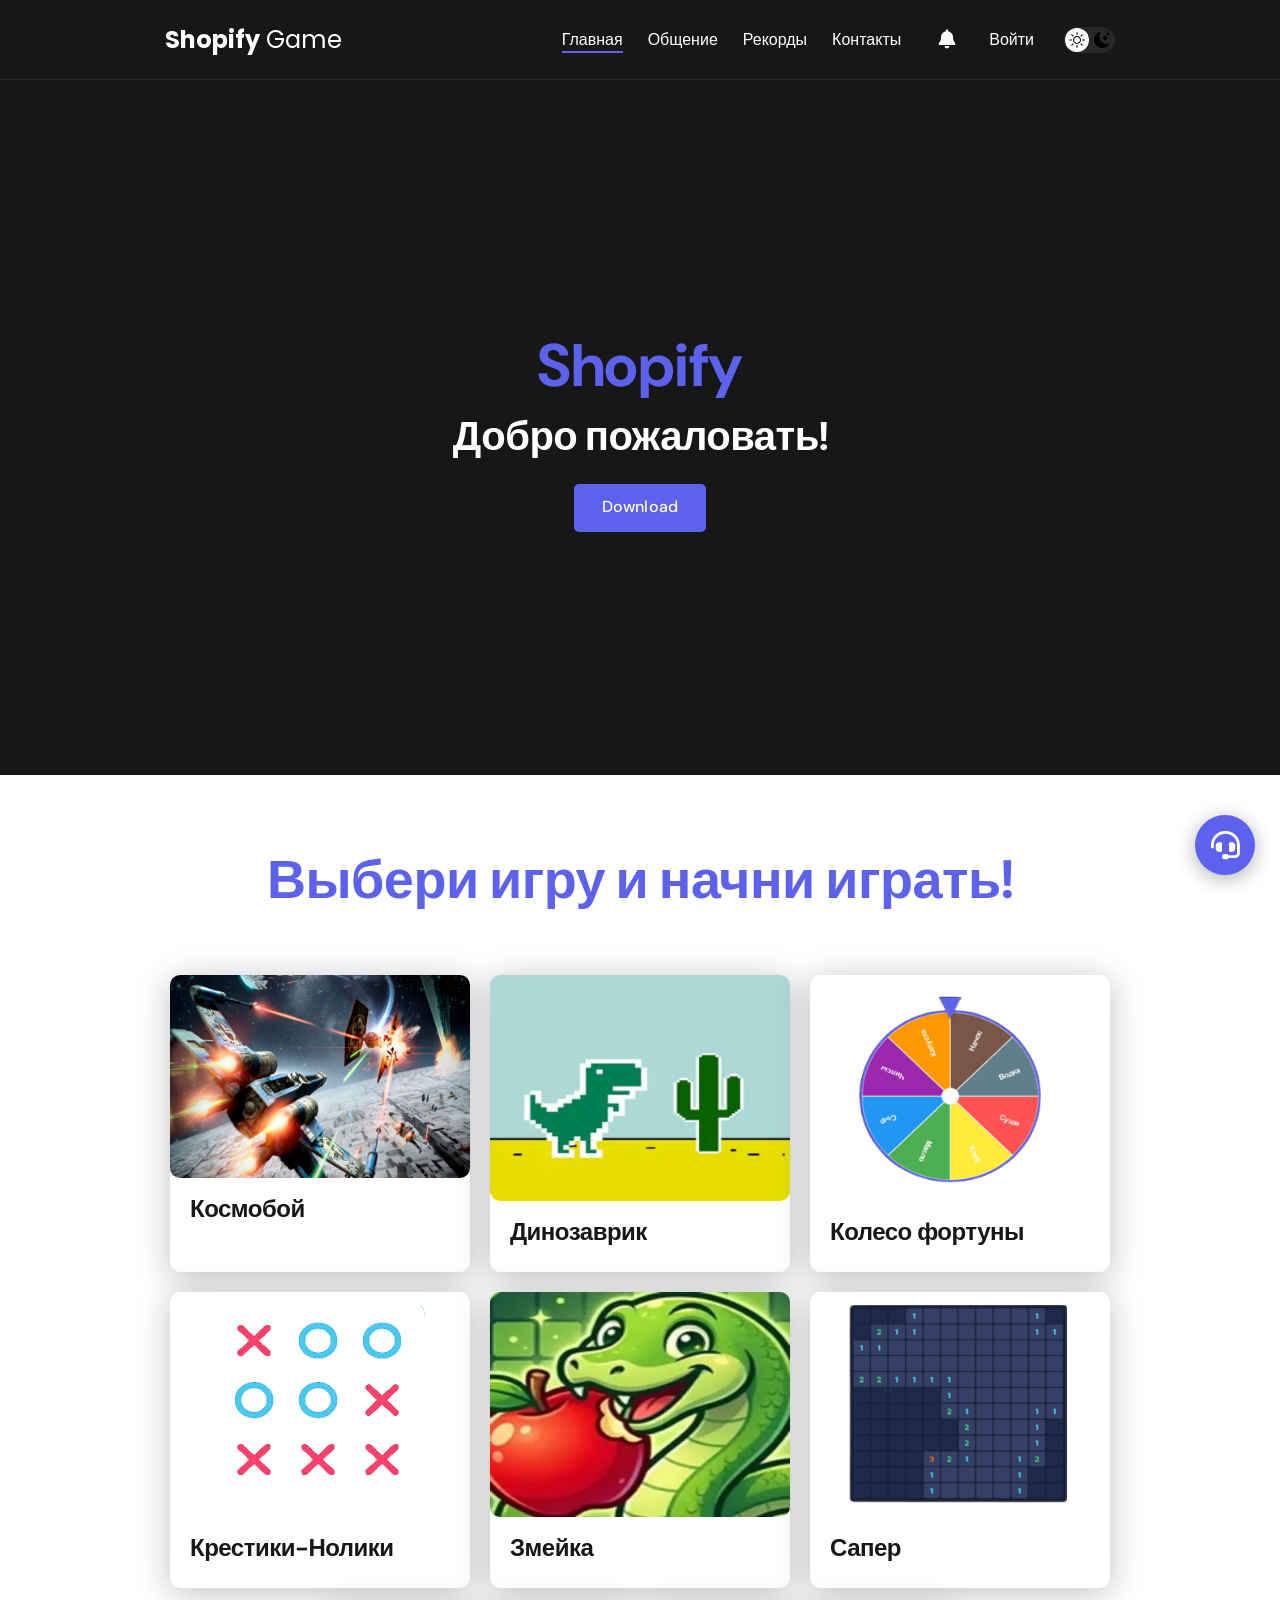
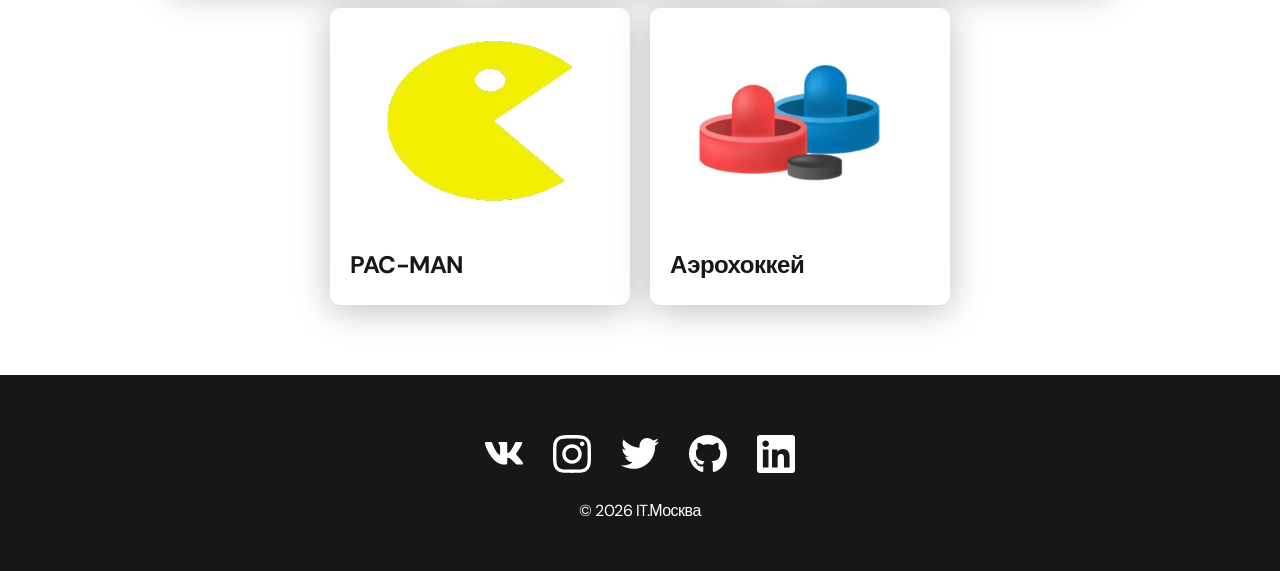
==== commit a6d104a0: "fix 22" ====
--- a/index.html
+++ b/index.html
@@ -1076,11 +1076,11 @@
                 <li class="project"><a href="space-battle.html"><img src="img/projects/space-battle.png" alt="Project img" class="project__img"><h3 class="project__title">Космобой</h3></a></li>
                 <li class="project"><a href="dino.html"><img src="img/projects/dino.png" alt="Динозаврик" class="project__img"><h3 class="project__title">Динозаврик</h3></a></li>
                 <li class="project"><a href="ruletka.html"><img src="img/projects/01.jpg" alt="Колесо фортуны" class="project__img"><h3 class="project__title">Колесо фортуны</h3></a></li>
-                <li class="project"><a href="krestikinoliki.html"><img src="img/projects/02.jpg" alt="Крестики-Нолики" class="project__img"><h3 class="project__title">online Крестики-Нолики</h3></a></li>
+                <li class="project"><a href="krestikinoliki.html"><img src="img/projects/02.jpg" alt="Крестики-Нолики" class="project__img"><h3 class="project__title">Крестики-Нолики</h3></a></li>
                 <li class="project"><a href="snake.html"><img src="img/projects/snake.png" alt="Змейка" class="project__img"><h3 class="project__title">Змейка</h3></a></li>
                 <li class="project"><a href="saper.html"><img src="img/projects/05.jpg" alt="Сапер" class="project__img"><h3 class="project__title">Сапер</h3></a></li>
                 <li class="project"><a href="pacman.html"><img src="img/projects/03.png" alt="Пакмэн" class="project__img"><h3 class="project__title">PAC-MAN</h3></a></li>
-                <li class="project"><a href="airhockey.html"><img src="img/projects/04.png" alt="Аэро-хоккей" class="project__img"><h3 class="project__title">online Аэрохоккей</h3></a></li>
+                <li class="project"><a href="airhockey.html"><img src="img/projects/04.png" alt="Аэро-хоккей" class="project__img"><h3 class="project__title">Аэрохоккей</h3></a></li>
             </ul>
         </div>
     </main>
@@ -1765,10 +1765,7 @@
                 </div>
             </div>
         `;
-        if (user.email === 'rickid812@gmail.com') {
-            const adminLink = document.getElementById('adminLinkItem');
-            if (adminLink) adminLink.style.display = 'block';
-        }
+        
         loadFriendsAndChats();
     } else {
         userInfo.innerHTML = `<a href="lgpass.html" class="nav-list__link">Войти</a>`;
--- a/main.css
+++ b/main.css
@@ -705,4 +705,267 @@
     .game-row {
         flex-wrap: wrap;
     }
+}
+
+* {
+    box-sizing: border-box;
+}
+
+img, canvas, video {
+    max-width: 100%;
+    height: auto;
+}
+
+.container {
+    max-width: 90%;
+    margin: 0 auto;
+    padding: 0 15px;
+}
+
+@media (min-width: 768px) {
+    .container {
+        max-width: 750px;
+    }
+    
+    .title-1 {
+        font-size: 48px;
+    }
+    
+    .projects {
+        gap: 20px;
+    }
+    
+    .project {
+        max-width: 340px;
+    }
+}
+
+@media (min-width: 1024px) {
+    .container {
+        max-width: 980px;
+    }
+    
+    .title-1 {
+        font-size: 54px;
+    }
+    
+    .project {
+        max-width: 300px;
+    }
+}
+
+@media (min-width: 1366px) {
+    .container {
+        max-width: 1300px;
+    }
+    
+    .title-1 {
+        font-size: 60px;
+    }
+    
+    .project {
+        max-width: 370px;
+    }
+}
+
+@media (min-width: 1920px) {
+    .container {
+        max-width: 1600px;
+    }
+    
+    .title-1 {
+        font-size: 72px;
+        margin-bottom: 80px;
+    }
+    
+    .project {
+        max-width: 450px;
+    }
+    
+    .project__title {
+        font-size: 28px;
+        padding: 20px 25px 30px;
+    }
+    
+    .profile-container,
+    .social-container {
+        max-width: 1600px;
+    }
+    
+    .settings-box {
+        width: 800px;
+        padding: 45px;
+    }
+    
+    .settings-value {
+        font-size: 24px;
+    }
+}
+
+@media (min-width: 2560px) {
+    .container {
+        max-width: 2400px;
+    }
+    
+    .title-1 {
+        font-size: 96px;
+        margin-bottom: 100px;
+    }
+    
+    .project {
+        max-width: 550px;
+    }
+    
+    .project__title {
+        font-size: 32px;
+        padding: 25px 30px 35px;
+    }
+    
+    .logo {
+        font-size: 32px;
+    }
+    
+    .nav-list {
+        font-size: 20px;
+        gap: 45px;
+    }
+    
+    .profile-container,
+    .social-container {
+        max-width: 2400px;
+    }
+    
+    .profile-card {
+        border-radius: 40px;
+    }
+    
+    .avatar-large {
+        width: 160px;
+        height: 160px;
+    }
+    
+    .user-name {
+        font-size: 2.5rem;
+    }
+    
+    .games-section {
+        padding: 40px;
+    }
+    
+    .game-title {
+        font-size: 1.4rem;
+    }
+    
+    .game-stats-row {
+        font-size: 0.9rem;
+    }
+    
+    .play-game-btn {
+        padding: 10px 30px;
+        font-size: 1rem;
+    }
+}
+
+@media (max-width: 767px) {
+    .container {
+        max-width: 95%;
+        padding: 0 10px;
+    }
+    
+    .title-1 {
+        font-size: 32px;
+        margin-bottom: 30px;
+    }
+    
+    .section {
+        padding: 40px 0;
+    }
+    
+    .nav-row {
+        justify-content: center;
+        gap: 15px;
+    }
+    
+    .logo {
+        font-size: 20px;
+    }
+    
+    .nav-list {
+        justify-content: center;
+        gap: 15px;
+    }
+    
+    .nav-list__item {
+        font-size: 14px;
+    }
+    
+    .header {
+        min-height: 500px;
+        padding: 30px 0;
+    }
+    
+    .header__title {
+        font-size: 28px;
+    }
+    
+    .header__title strong {
+        font-size: 40px;
+    }
+    
+    .btn {
+        padding: 10px 20px;
+        font-size: 14px;
+    }
+    
+    .footer {
+        padding: 40px 0 30px;
+    }
+    
+    .social {
+        gap: 20px;
+    }
+    
+    .social img {
+        width: 28px;
+    }
+    
+    .copyright {
+        font-size: 12px;
+    }
+    
+    .profile-container,
+    .social-container {
+        padding: 10px;
+    }
+    
+    .settings-box {
+        width: 95%;
+        padding: 20px;
+    }
+    
+    .settings-list {
+        grid-template-columns: 1fr;
+    }
+    
+    .settings-item.password-block {
+        grid-column: auto;
+    }
+    
+    .stats-row {
+        grid-template-columns: 1fr;
+        gap: 15px;
+    }
+    
+    .game-row {
+        flex-direction: column;
+        text-align: center;
+    }
+    
+    .game-icon {
+        margin: 0 auto;
+    }
+    
+    .game-stats-row {
+        justify-content: center;
+    }
 }
